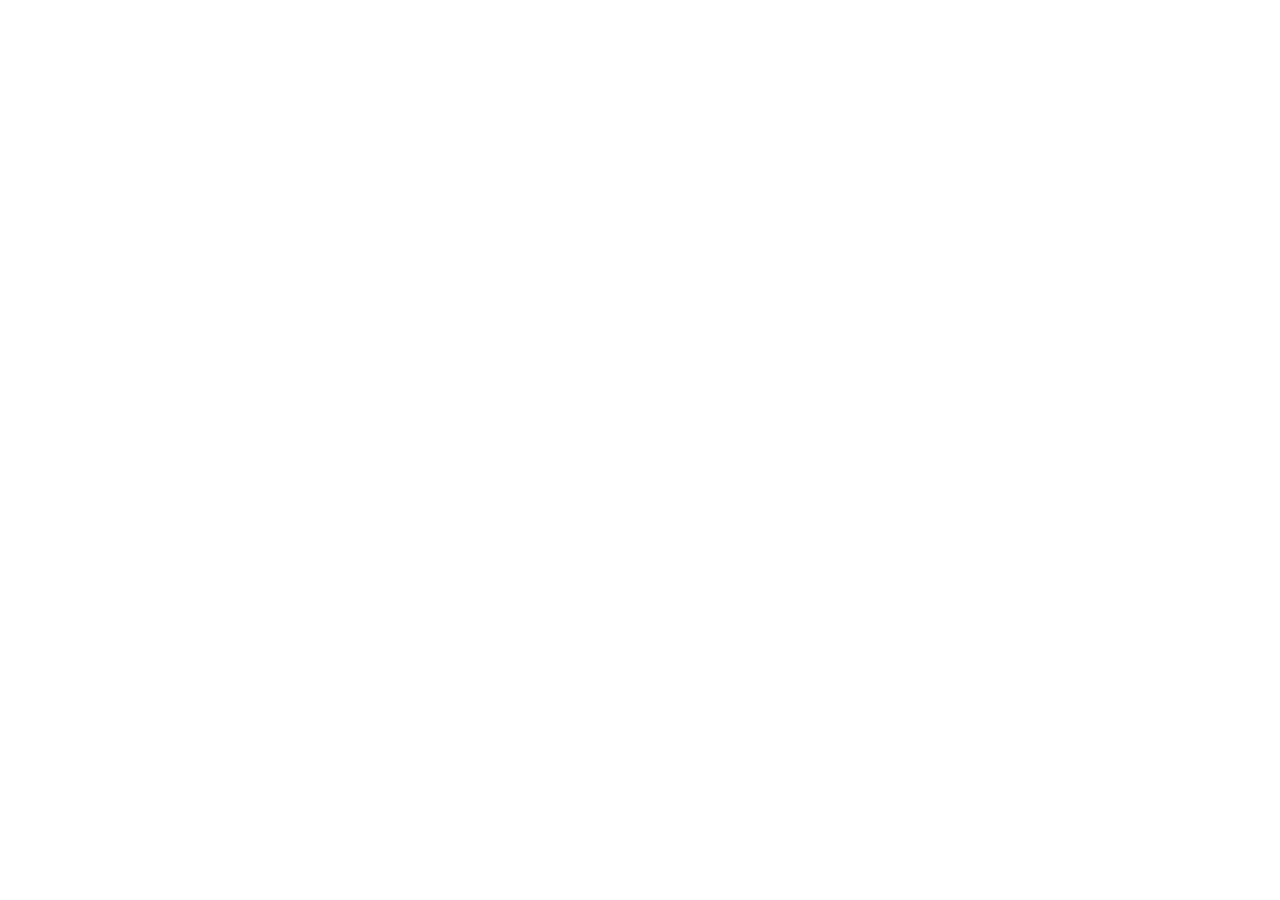
==== index.html @ 5a98ef6e "Add initial HTML and CSS files for Learning Journal" ====
<!doctype html>
<html lang="en">
  <head>
    <meta charset="UTF-8" />
    <meta name="viewport" content="width=device-width, initial-scale=1.0" />
    <link rel="stylesheet" href="css/style.css" />
    <title>My Learning Journal</title>
  </head>
  <body></body>
</html>
---- css/style.css ----
html, 
body {
    margin: 0;
    padding: 0;
}
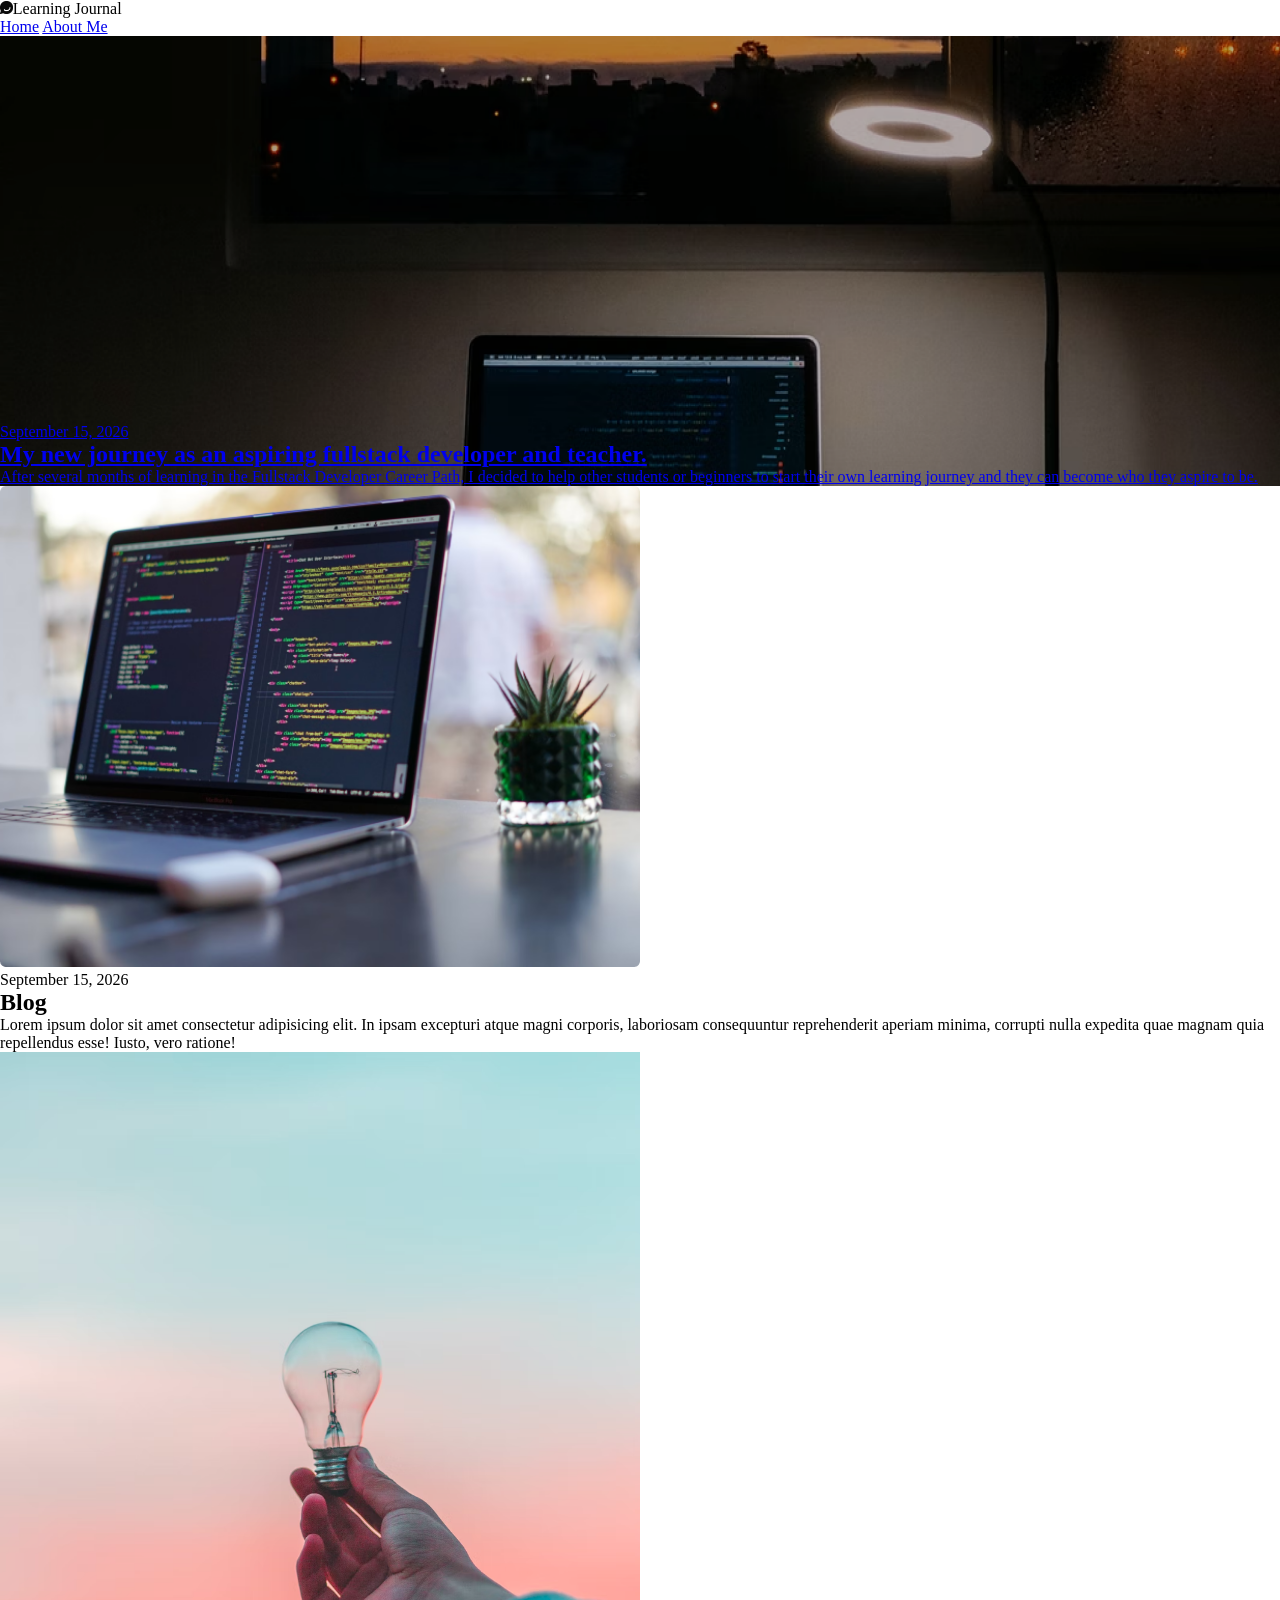
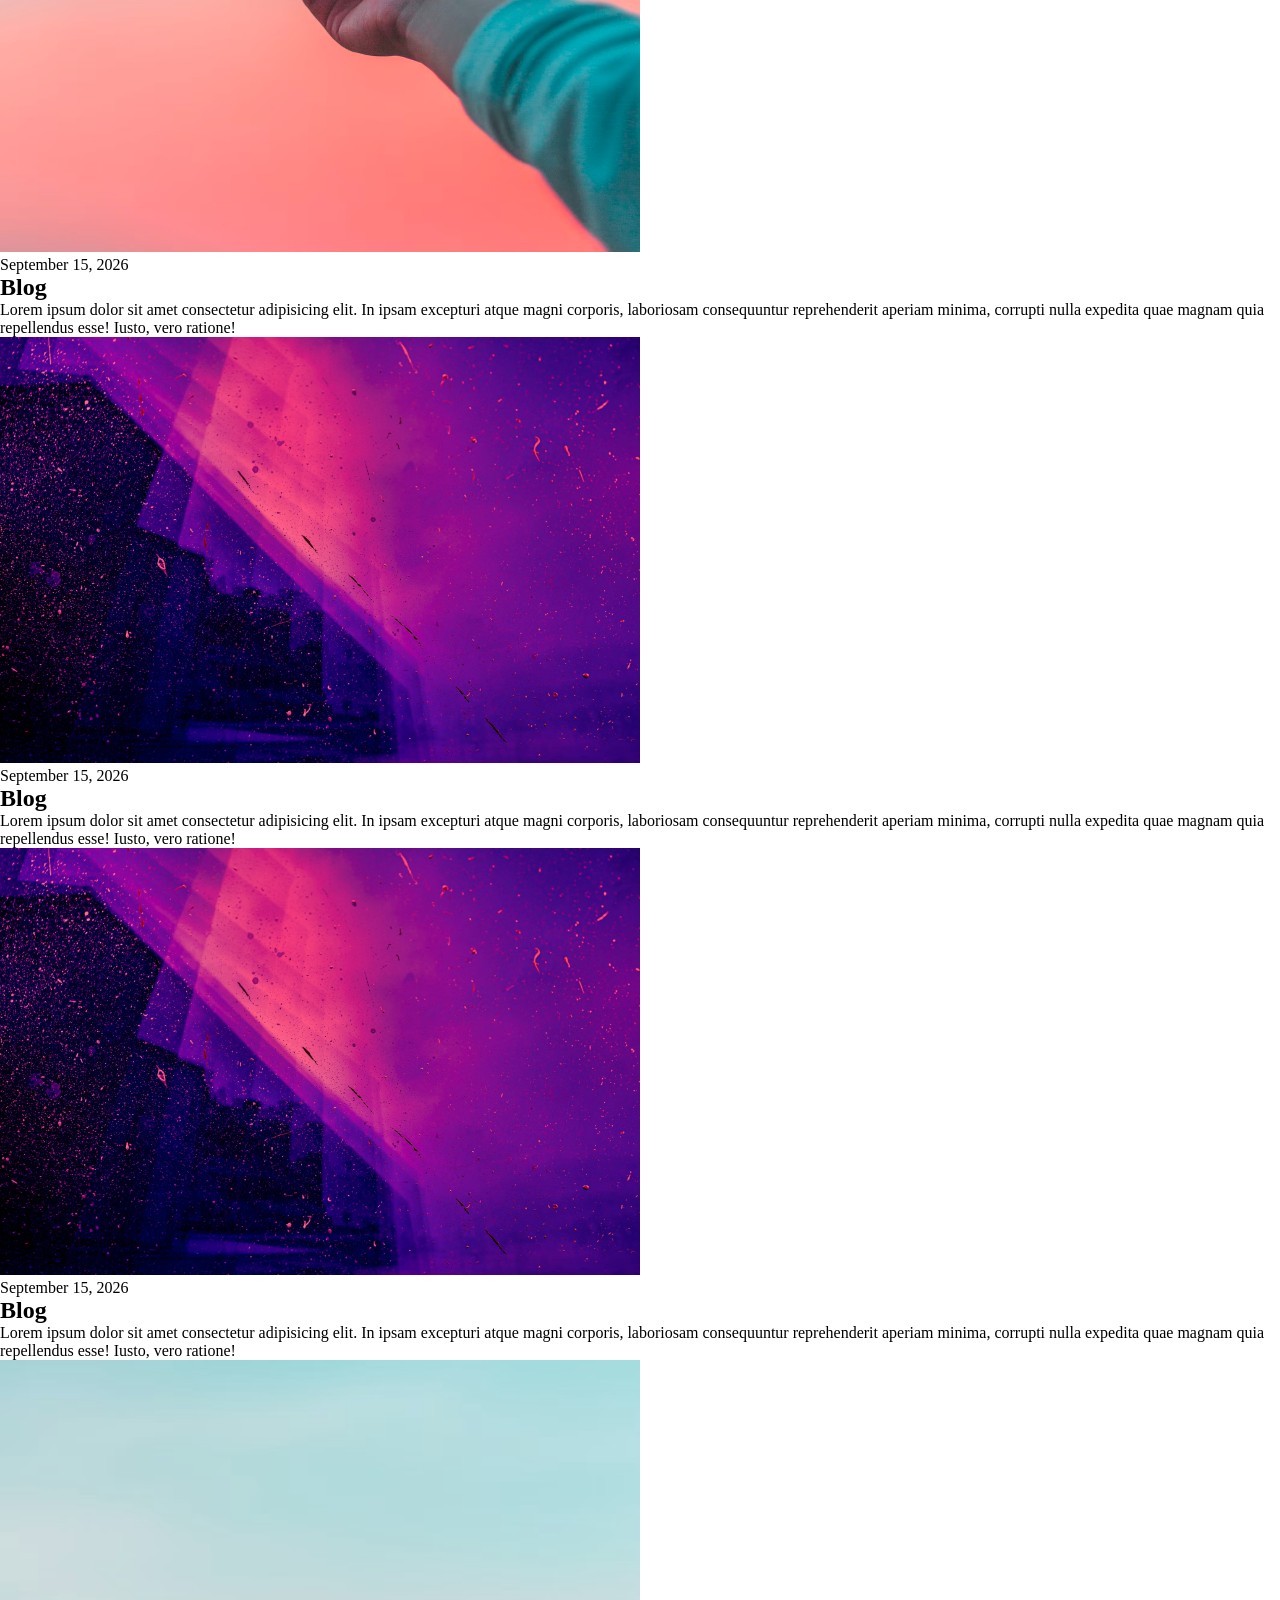
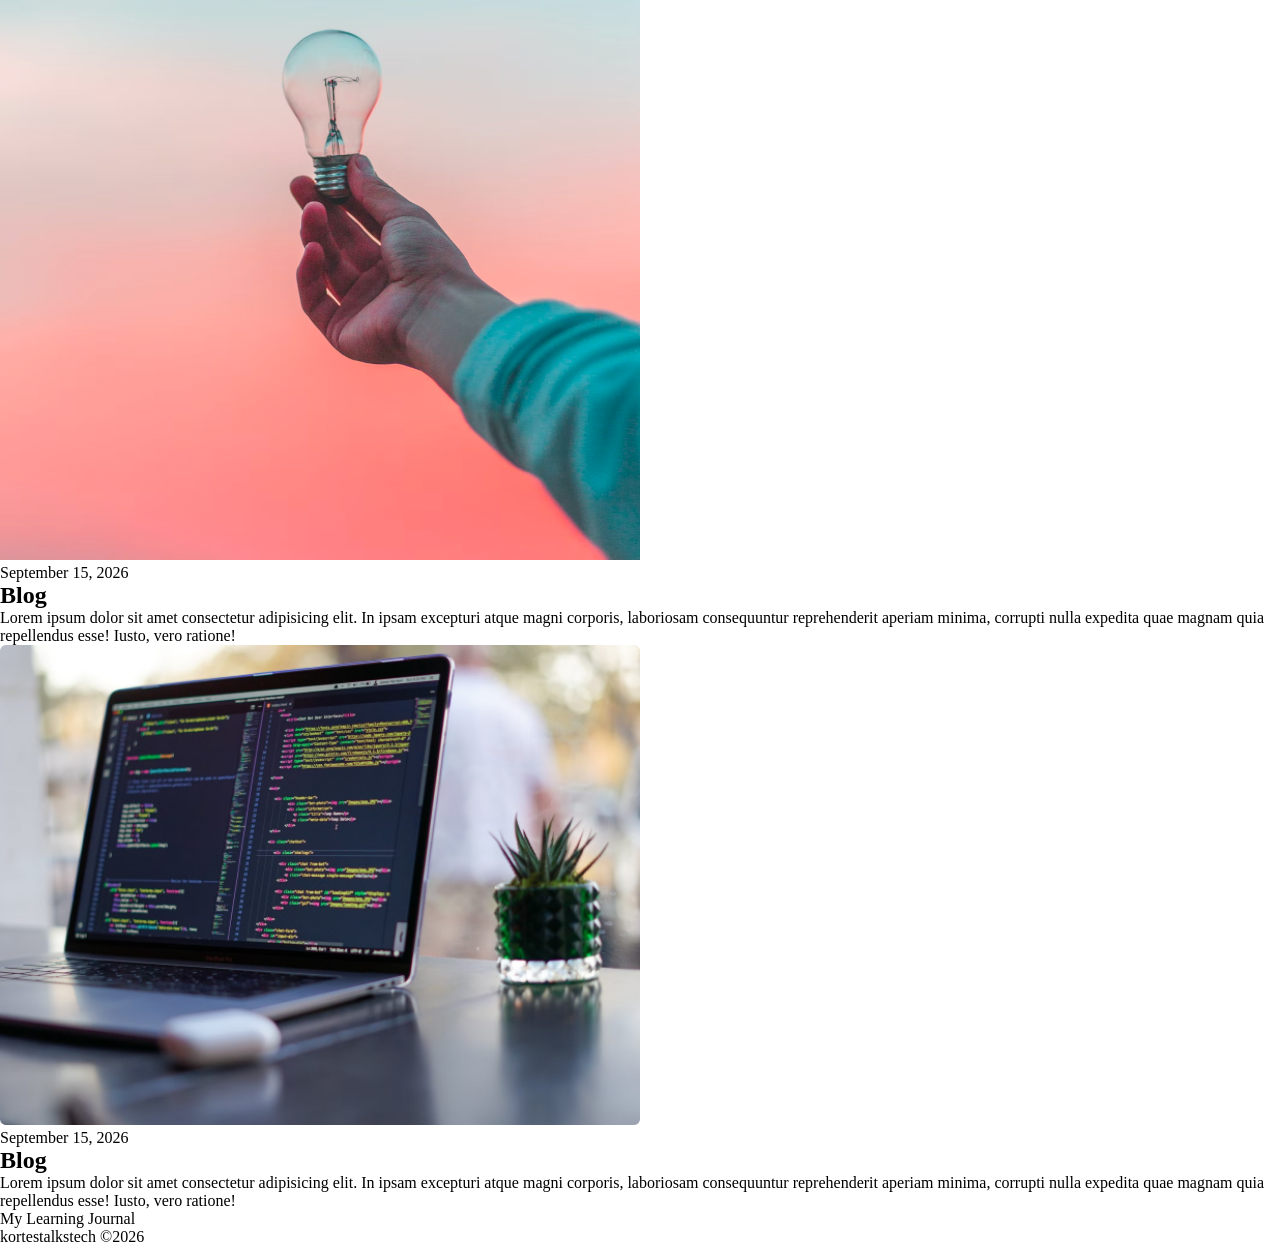
==== commit bc24344a: "Add structure and content to index.html for Learning Journal" ====
--- a/index.html
+++ b/index.html
@@ -6,5 +6,105 @@
     <link rel="stylesheet" href="css/style.css" />
     <title>My Learning Journal</title>
   </head>
-  <body></body>
+  <body>
+    <header>
+      <p class="heading">
+        <span><img src="/images/logo.png" alt="" /></span>Learning Journal
+      </p>
+      <nav>
+        <a class="heading" href="#home">Home</a>
+        <a class="heading" href="/about_me.html#about">About Me</a>
+      </nav>
+    </header>
+    <main>
+      <a href="/new_journey.html">
+        <section class="intro" id="home">
+          <p>September 15, 2026</p>
+          <h1>
+            My new journey as an aspiring fullstack developer and teacher.
+          </h1>
+          <p>
+            After several months of learning in the Fullstack Developer Career
+            Path, I decided to help other students or beginners to start their
+            own learning journey and they can become who they aspire to be.
+          </p>
+        </section>
+      </a>
+      <section class="posts">
+        <article>
+          <img src="/images/Laptop with code.png" alt="" />
+          <p>September 15, 2026</p>
+          <h2>Blog</h2>
+          <p>
+            Lorem ipsum dolor sit amet consectetur adipisicing elit. In ipsam
+            excepturi atque magni corporis, laboriosam consequuntur
+            reprehenderit aperiam minima, corrupti nulla expedita quae magnam
+            quia repellendus esse! Iusto, vero ratione!
+          </p>
+        </article>
+        <article>
+          <img src="/images/Lightbulb.png" alt="" />
+          <p>September 15, 2026</p>
+          <h2>Blog</h2>
+          <p>
+            Lorem ipsum dolor sit amet consectetur adipisicing elit. In ipsam
+            excepturi atque magni corporis, laboriosam consequuntur
+            reprehenderit aperiam minima, corrupti nulla expedita quae magnam
+            quia repellendus esse! Iusto, vero ratione!
+          </p>
+        </article>
+        <article>
+          <img src="/images/Paint slashed.png" alt="" />
+          <p>September 15, 2026</p>
+          <h2>Blog</h2>
+          <p>
+            Lorem ipsum dolor sit amet consectetur adipisicing elit. In ipsam
+            excepturi atque magni corporis, laboriosam consequuntur
+            reprehenderit aperiam minima, corrupti nulla expedita quae magnam
+            quia repellendus esse! Iusto, vero ratione!
+          </p>
+        </article>
+        <article>
+          <img src="/images/Paint slashed.png" alt="" />
+
+          <p>September 15, 2026</p>
+          <h2>Blog</h2>
+          <p>
+            Lorem ipsum dolor sit amet consectetur adipisicing elit. In ipsam
+            excepturi atque magni corporis, laboriosam consequuntur
+            reprehenderit aperiam minima, corrupti nulla expedita quae magnam
+            quia repellendus esse! Iusto, vero ratione!
+          </p>
+        </article>
+        <article>
+          <img src="/images/Lightbulb.png" alt="" />
+
+          <p>September 15, 2026</p>
+          <h2>Blog</h2>
+          <p>
+            Lorem ipsum dolor sit amet consectetur adipisicing elit. In ipsam
+            excepturi atque magni corporis, laboriosam consequuntur
+            reprehenderit aperiam minima, corrupti nulla expedita quae magnam
+            quia repellendus esse! Iusto, vero ratione!
+          </p>
+        </article>
+        <article>
+          <img src="/images/Laptop with code.png" alt="" />
+
+          <p>September 15, 2026</p>
+          <h2>Blog</h2>
+          <p>
+            Lorem ipsum dolor sit amet consectetur adipisicing elit. In ipsam
+            excepturi atque magni corporis, laboriosam consequuntur
+            reprehenderit aperiam minima, corrupti nulla expedita quae magnam
+            quia repellendus esse! Iusto, vero ratione!
+          </p>
+        </article>
+      </section>
+    </main>
+    <footer>
+      <p>My Learning Journal</p>
+      <p>kortestalkstech ©2026</p>
+    </footer>
+  </body>
 </html>
--- a/css/style.css
+++ b/css/style.css
@@ -1,5 +1,28 @@
-html, 
-body {
-    margin: 0;
-    padding: 0;
-}+/* Figma link:https://www.figma.com/design/hE5klIn1AEQ9XWZWmurs7y/Learning-Journal-Blog?node-id=0-1&t=kHc8b5mPC14kBKwV-0 */
+/* Learning Journal hints:https://different-marmoset-f7b.notion.site/Learning-Journal-cbe9e2728d6149e0b3efbb1f139be122 */
+
+*,
+*::after,
+*::before {
+  padding: 0;
+  margin: 0;
+  box-sizing: border-box;
+}
+
+img {
+  width: 50%;
+}
+
+header img {
+  width: 1%;
+}
+
+.intro {
+  background-image: url("/images/Laptop\ Sunset.png");
+  background-size: cover;
+  background-position: center;
+  height: 50vh;
+  display: flex;
+  flex-direction: column;
+  justify-content: flex-end;
+}
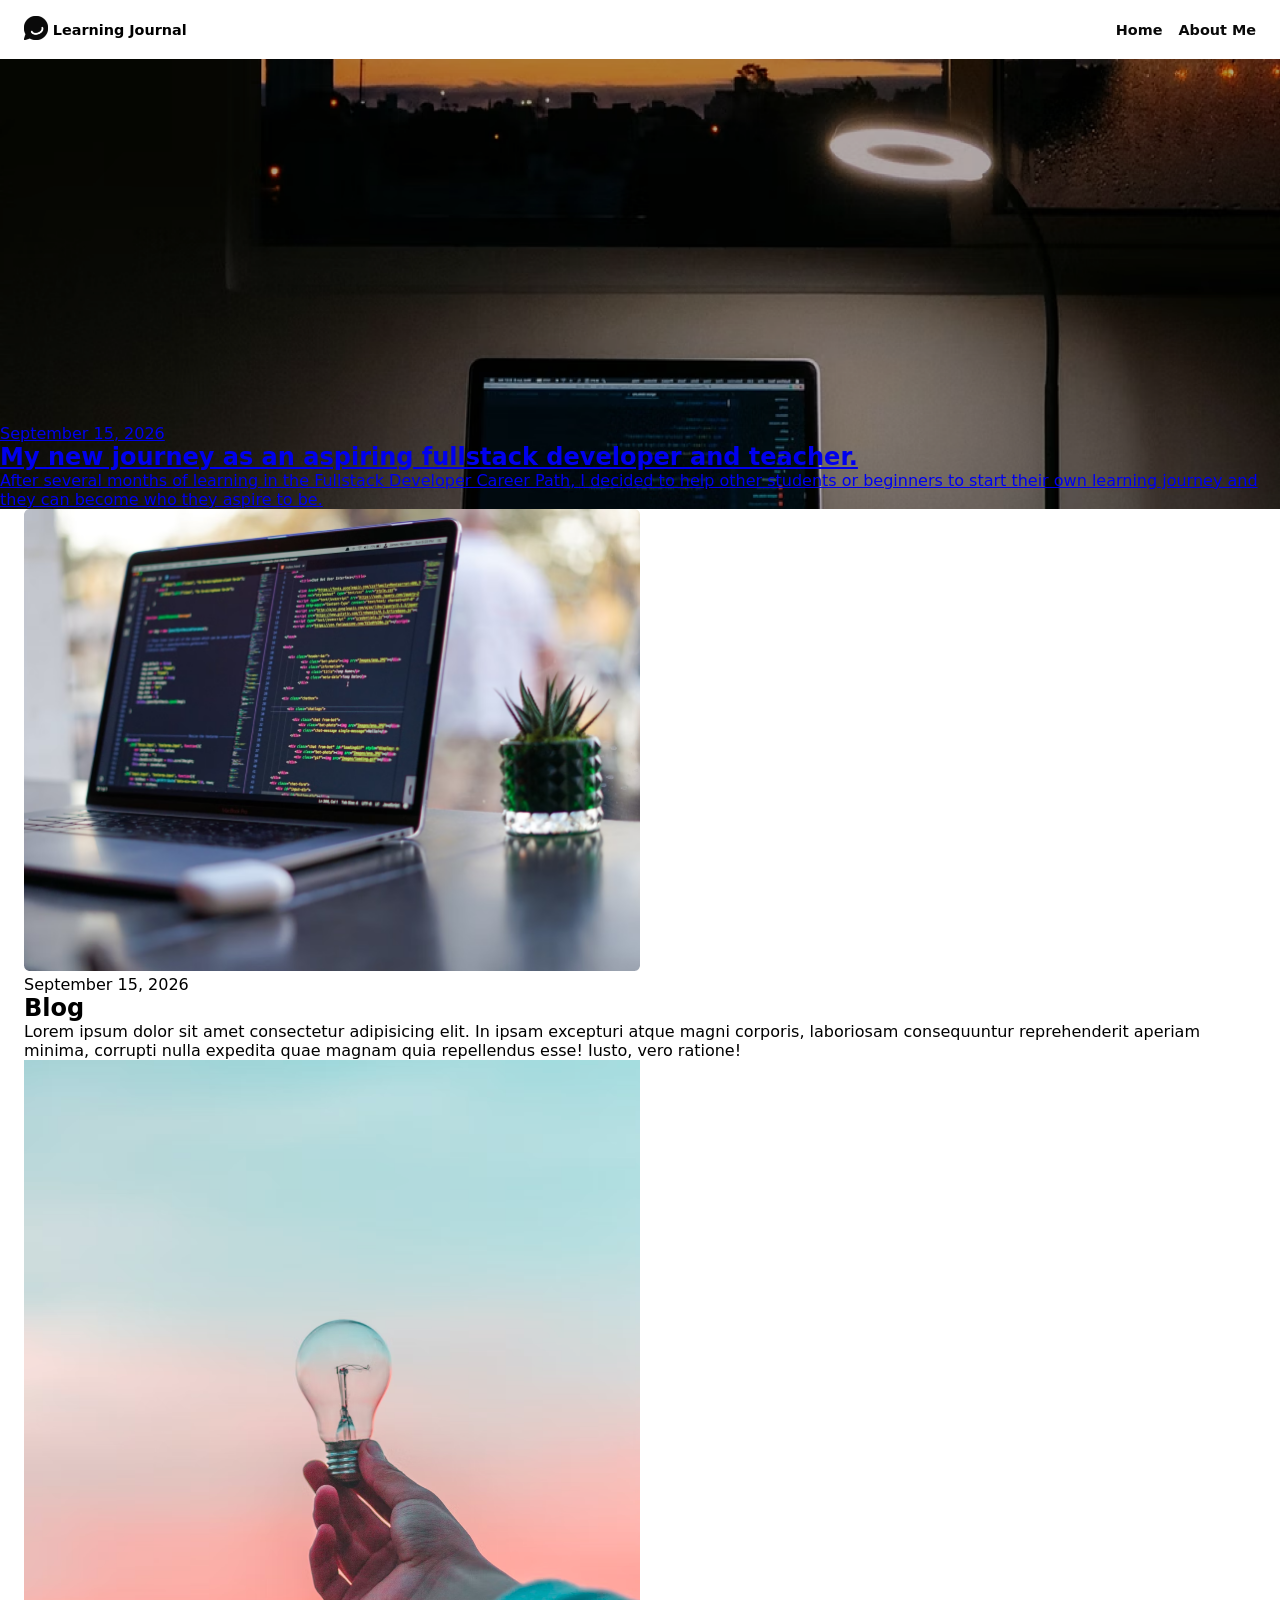
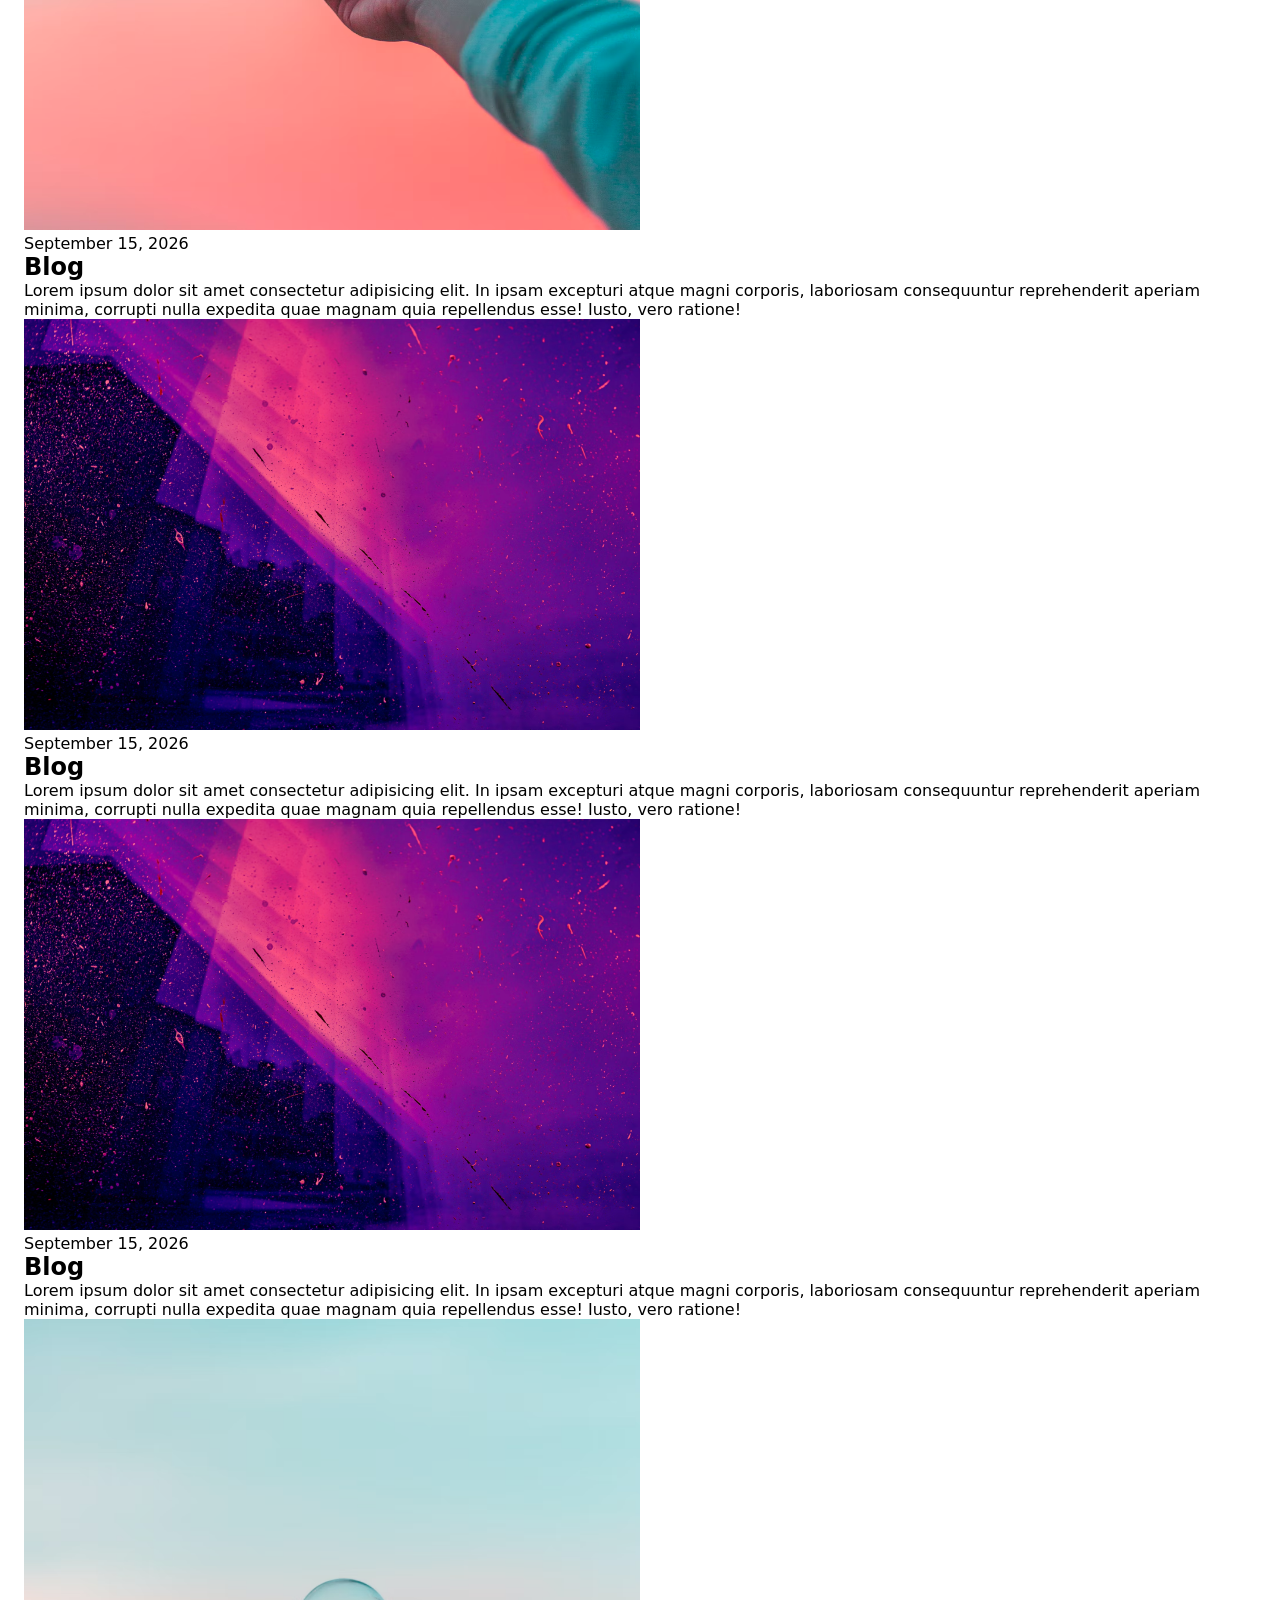
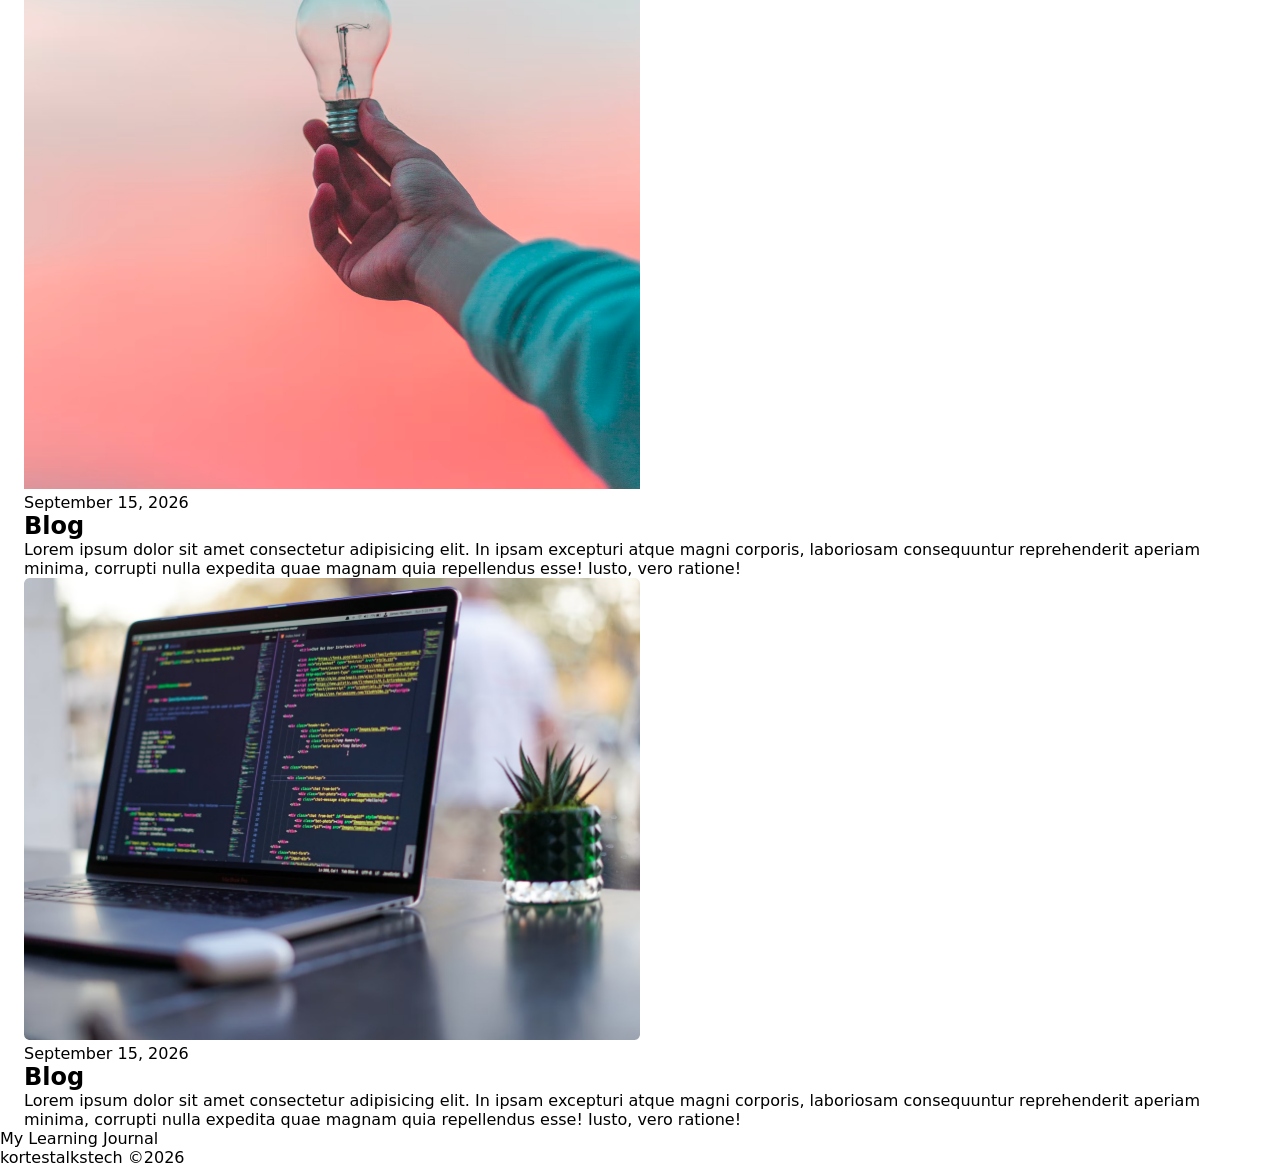
==== commit d4ea9d57: "Refactor navigation links and apply consistent padding to sections" ====
--- a/index.html
+++ b/index.html
@@ -30,7 +30,7 @@
           </p>
         </section>
       </a>
-      <section class="posts">
+      <section class="posts left_right-padding">
         <article>
           <img src="/images/Laptop with code.png" alt="" />
           <p>September 15, 2026</p>
--- a/css/style.css
+++ b/css/style.css
@@ -7,6 +7,24 @@
   padding: 0;
   margin: 0;
   box-sizing: border-box;
+  font-family:
+    system-ui,
+    -apple-system,
+    BlinkMacSystemFont,
+    "Segoe UI",
+    Roboto,
+    Oxygen,
+    Ubuntu,
+    Cantarell,
+    "Open Sans",
+    "Helvetica Neue",
+    sans-serif;
+}
+
+:root {
+  --heading-color: #0e0e0e;
+  --default-white: #ffffff;
+  --heading_nav-color: #090909;
 }
 
 img {
@@ -14,7 +32,7 @@
 }
 
 header img {
-  width: 1%;
+  width: 1.5rem;
 }
 
 .intro {
@@ -26,3 +44,39 @@
   flex-direction: column;
   justify-content: flex-end;
 }
+
+header {
+  display: flex;
+  justify-content: space-between;
+  align-items: center;
+  padding: 1em 1.5em;
+}
+
+header nav {
+  display: flex;
+  align-items: center;
+  justify-content: space-between;
+  gap: 1rem;
+}
+
+.left_right-padding {
+  padding: 0 1.5em 0 1.5em;
+}
+
+.heading {
+  display: flex;
+  align-items: center;
+  font-weight: 700;
+  gap: 0.3rem;
+  font-size: 0.9rem;
+}
+
+nav a {
+  font-weight: 600 !important;
+  text-decoration: none;
+  color: var(--heading_nav-color);
+}
+
+nav a:hover {
+  text-decoration: underline;
+}
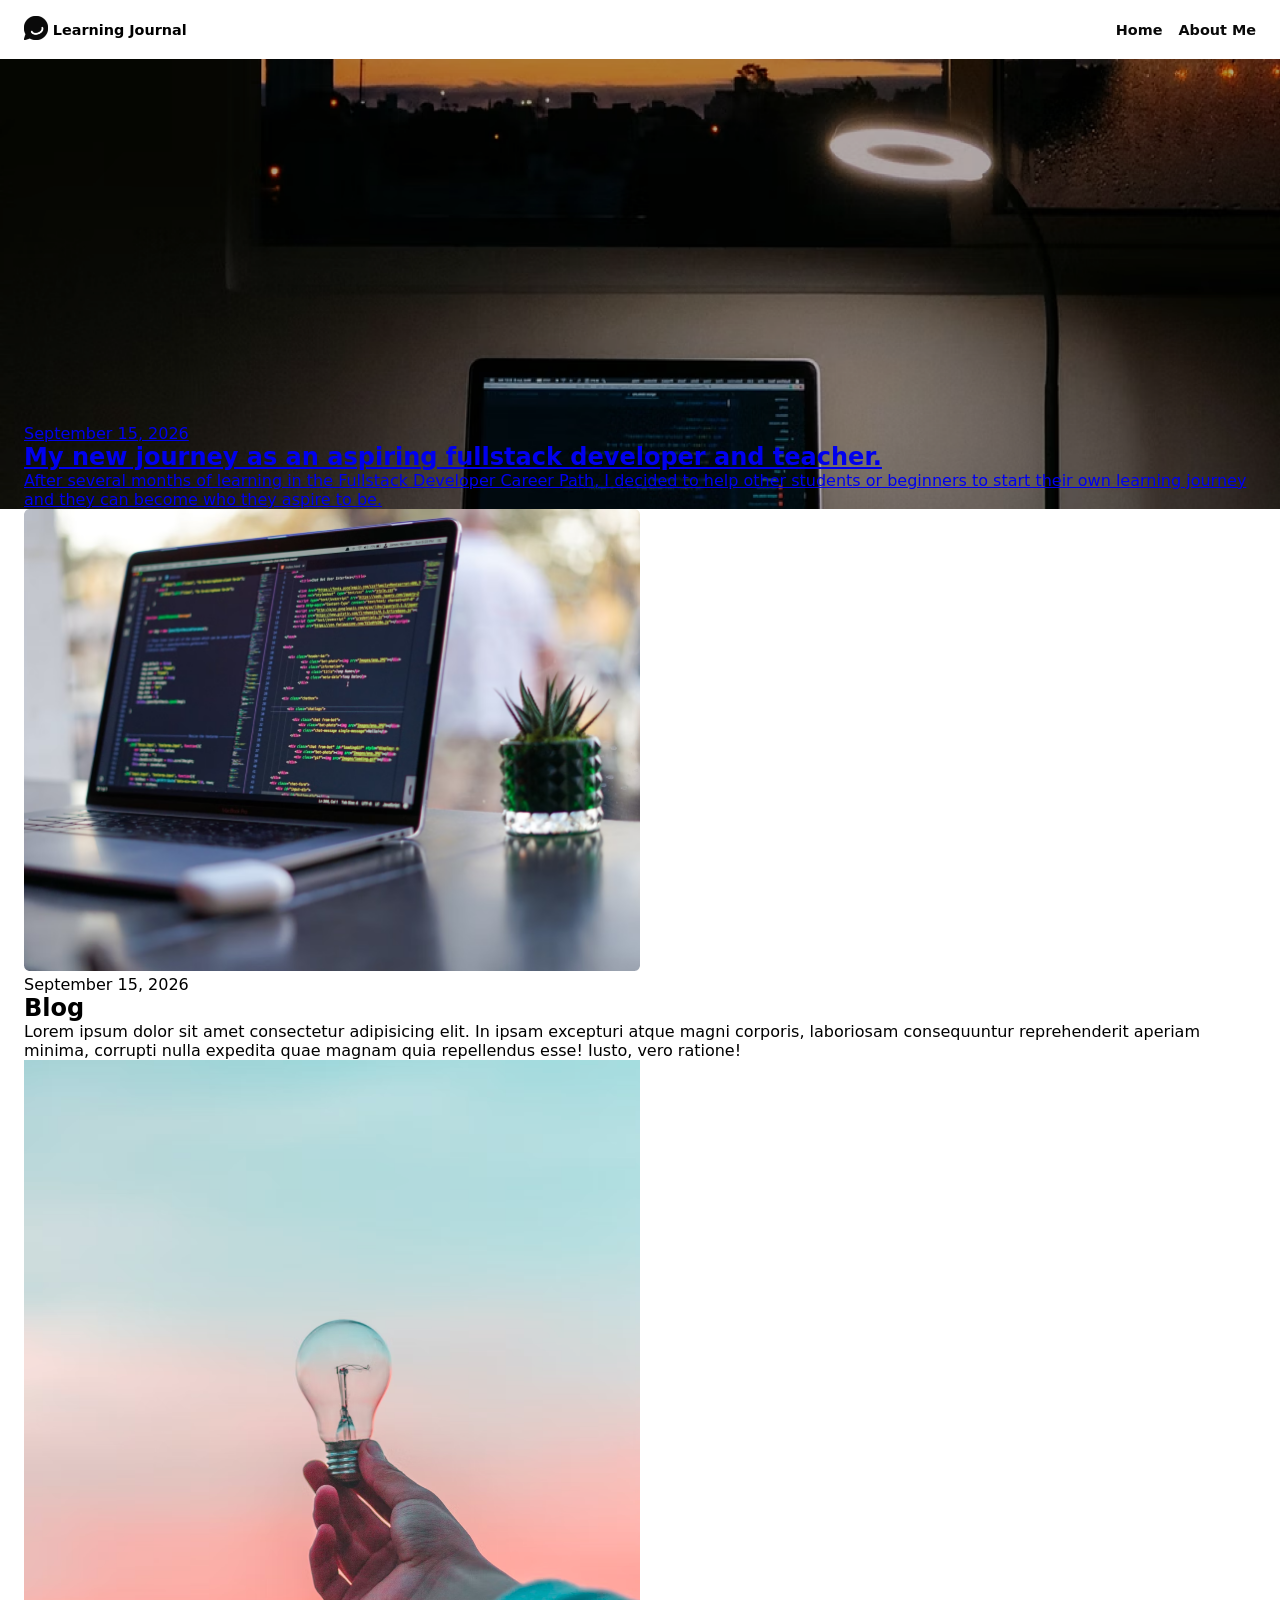
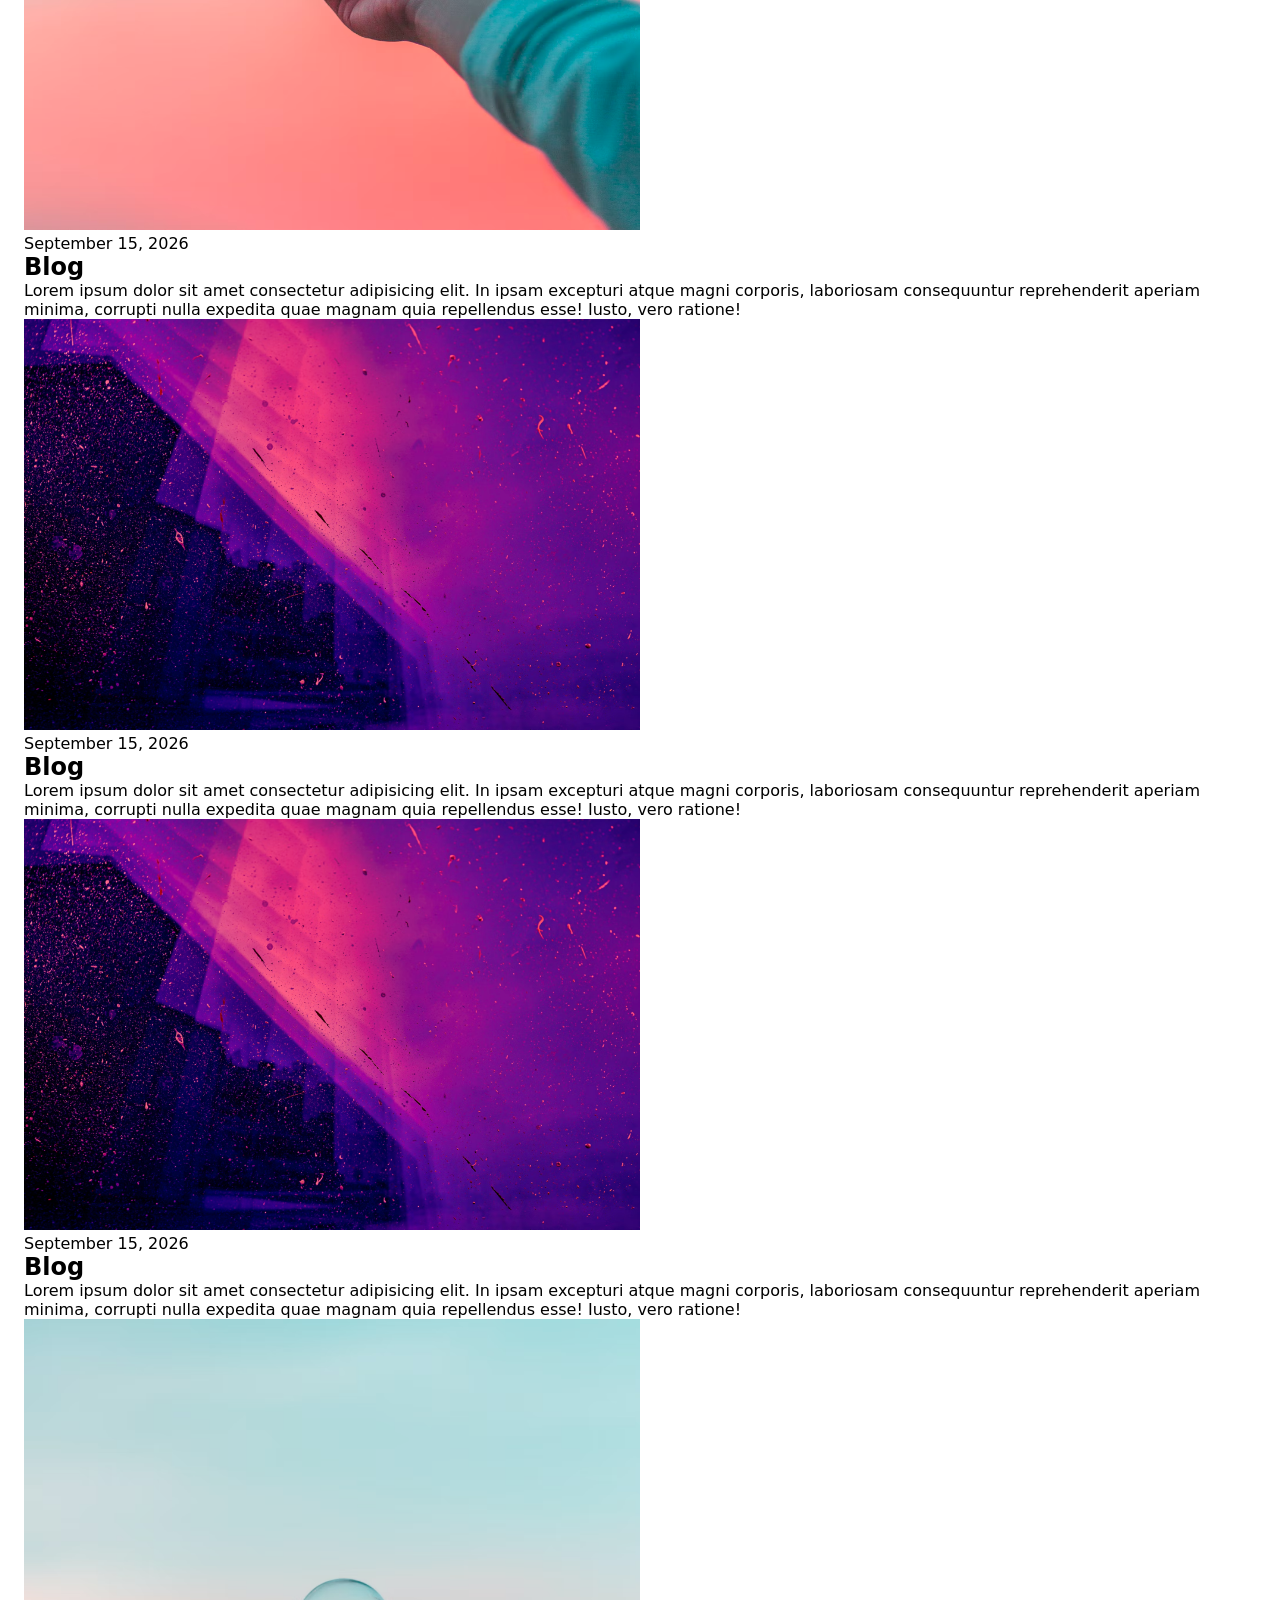
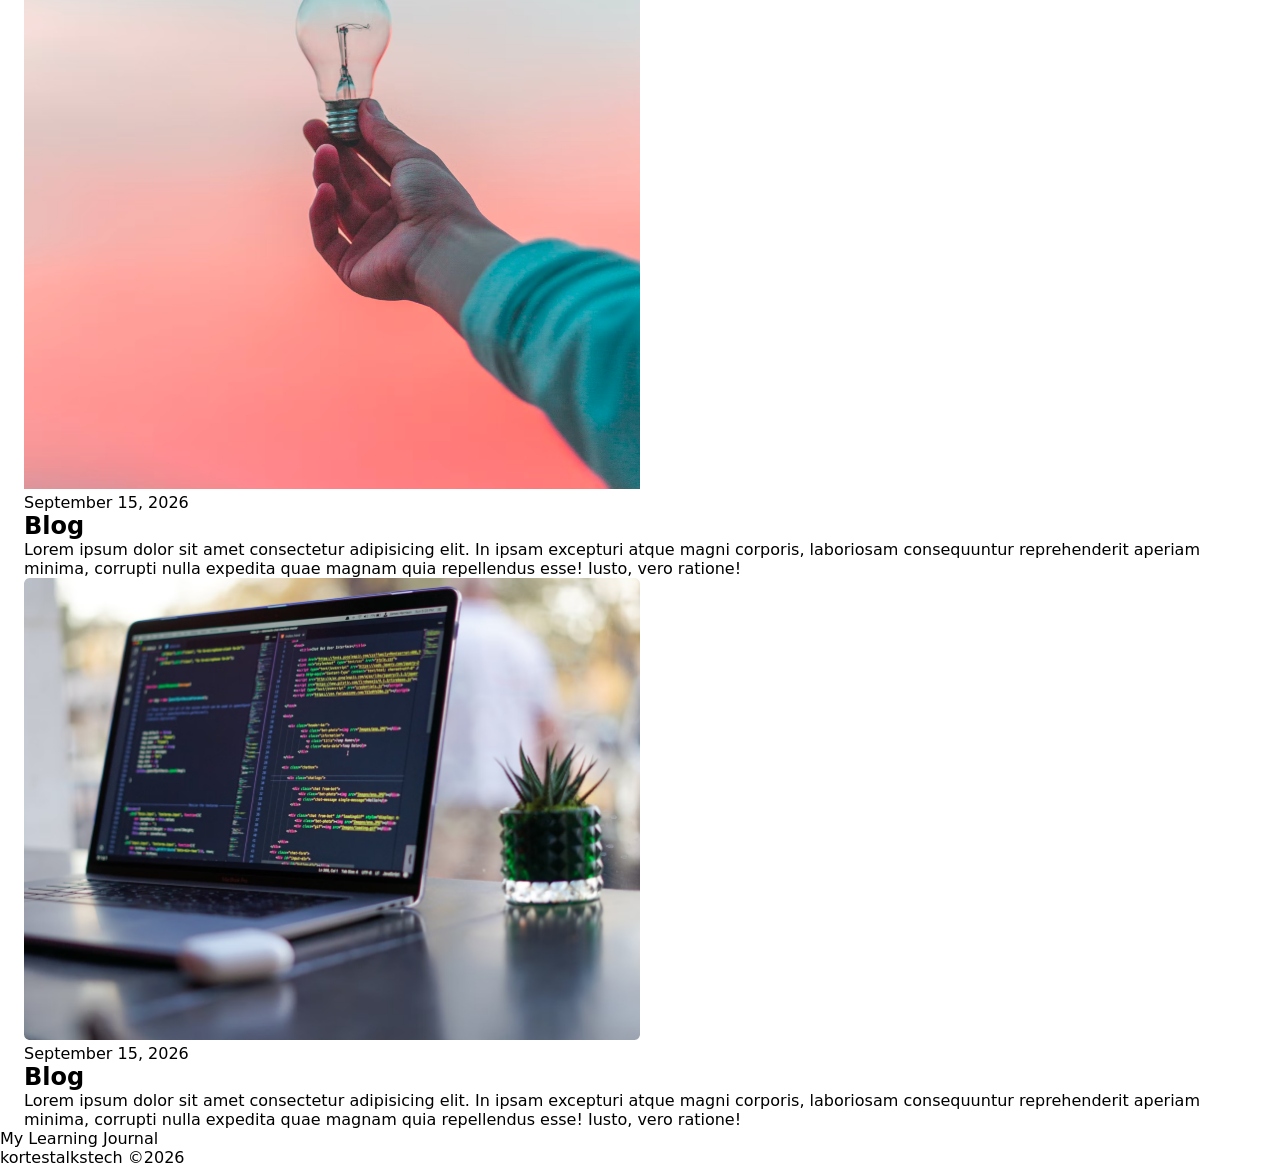
==== commit bdcdc97d: "Add left-right padding to the intro section for improved layout" ====
--- a/index.html
+++ b/index.html
@@ -18,7 +18,7 @@
     </header>
     <main>
       <a href="/new_journey.html">
-        <section class="intro" id="home">
+        <section class="intro left_right-padding" id="home">
           <p>September 15, 2026</p>
           <h1>
             My new journey as an aspiring fullstack developer and teacher.
--- a/css/style.css
+++ b/css/style.css
@@ -31,20 +31,9 @@
   width: 50%;
 }
 
-header img {
-  width: 1.5rem;
-}
+/*** Mobile ***/
 
-.intro {
-  background-image: url("/images/Laptop\ Sunset.png");
-  background-size: cover;
-  background-position: center;
-  height: 50vh;
-  display: flex;
-  flex-direction: column;
-  justify-content: flex-end;
-}
-
+/** Header **/
 header {
   display: flex;
   justify-content: space-between;
@@ -59,16 +48,16 @@
   gap: 1rem;
 }
 
-.left_right-padding {
-  padding: 0 1.5em 0 1.5em;
-}
-
 .heading {
   display: flex;
   align-items: center;
   font-weight: 700;
   gap: 0.3rem;
   font-size: 0.9rem;
+}
+
+.heading img {
+  width: 1.5rem;
 }
 
 nav a {
@@ -80,3 +69,19 @@
 nav a:hover {
   text-decoration: underline;
 }
+
+/* Utility Class */
+.left_right-padding {
+  padding: 0 1.5em 0 1.5em;
+}
+
+/** Main **/
+.intro {
+  background-image: url("/images/Laptop\ Sunset.png");
+  background-size: cover;
+  background-position: center;
+  height: 50vh;
+  display: flex;
+  flex-direction: column;
+  justify-content: flex-end;
+}
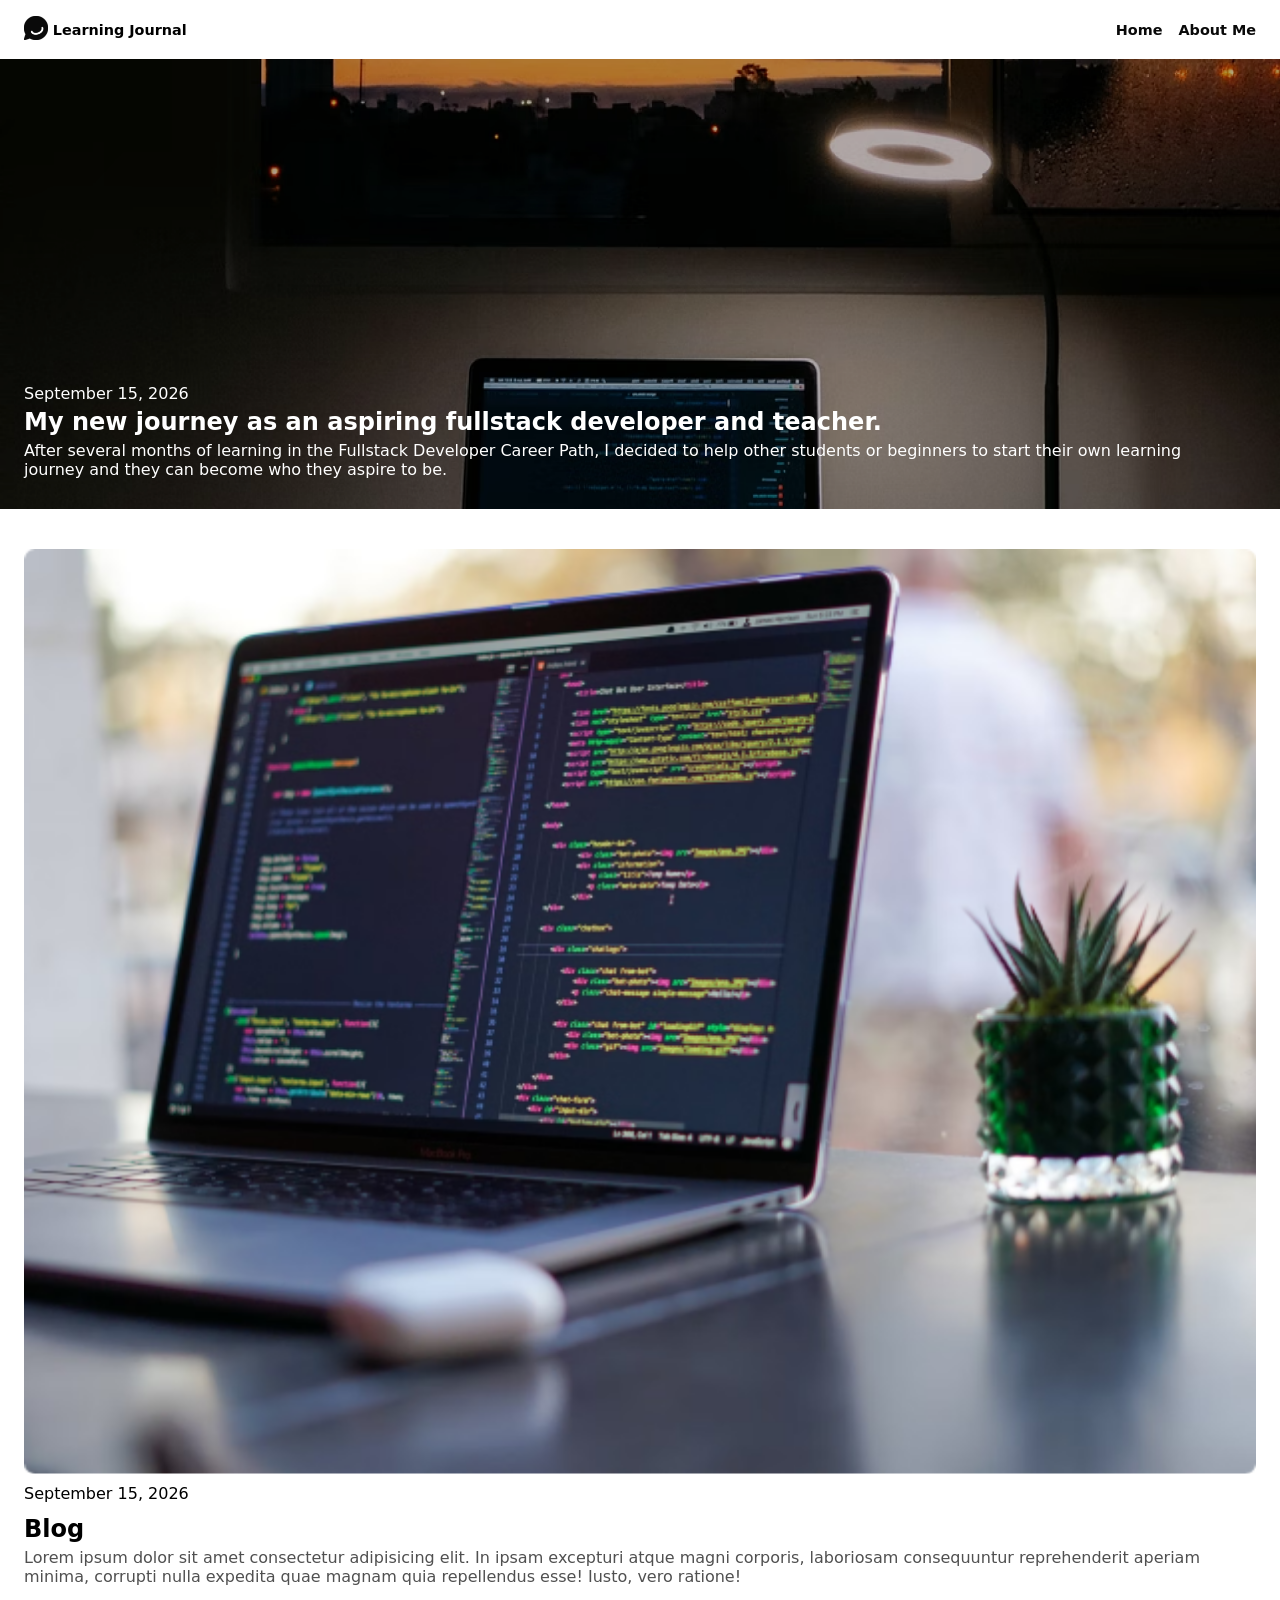
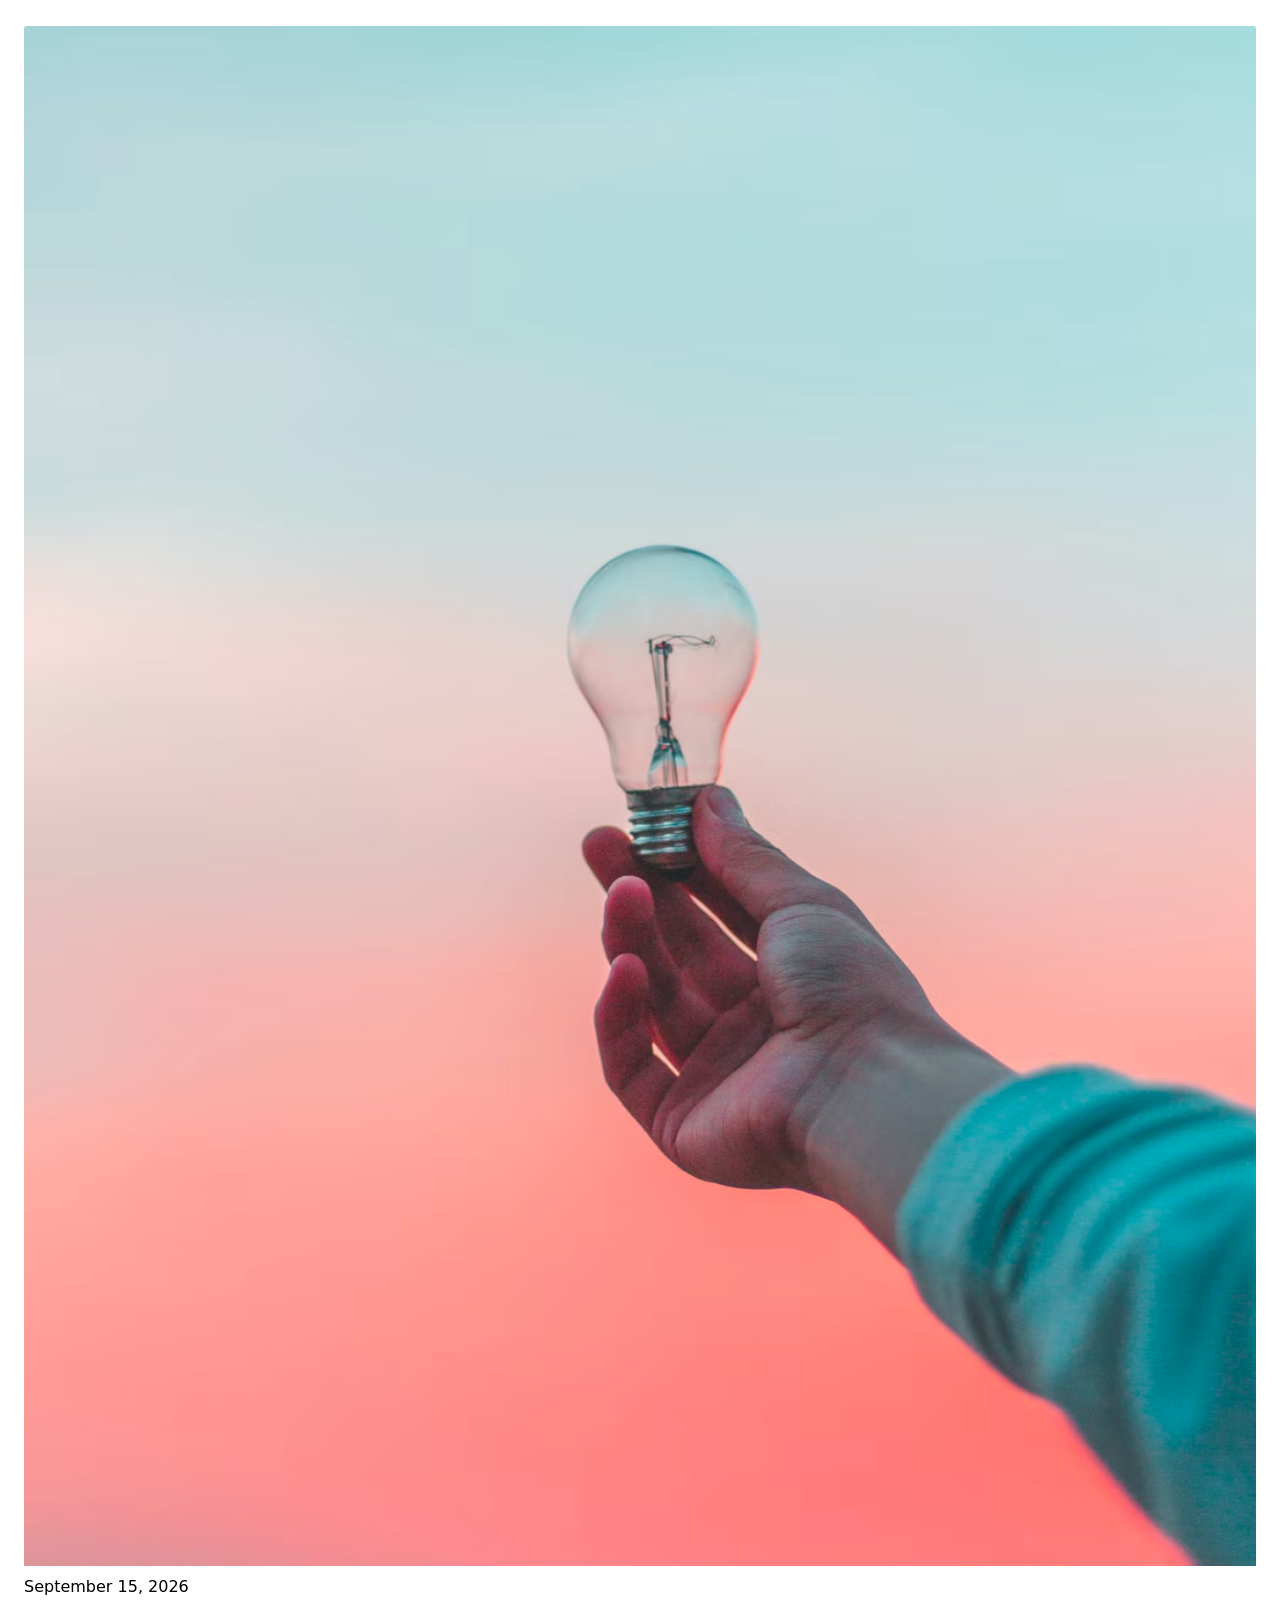
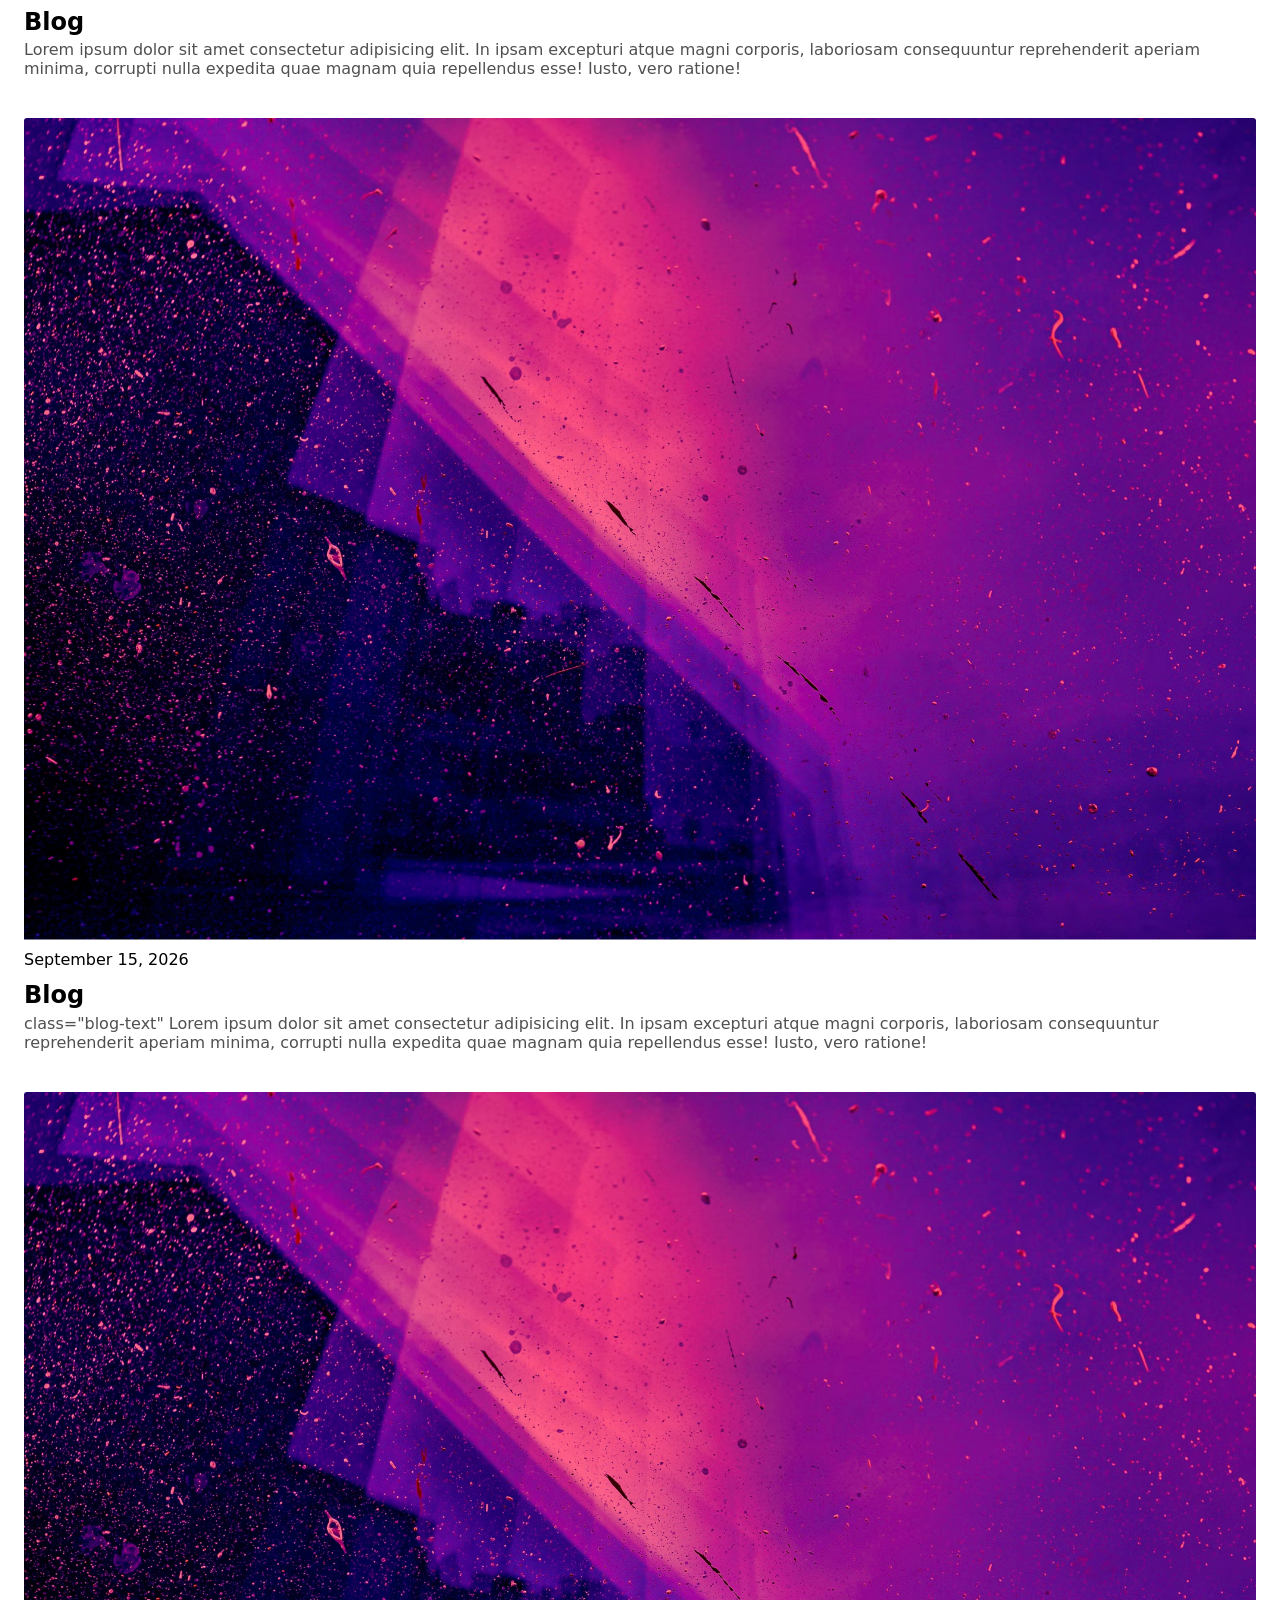
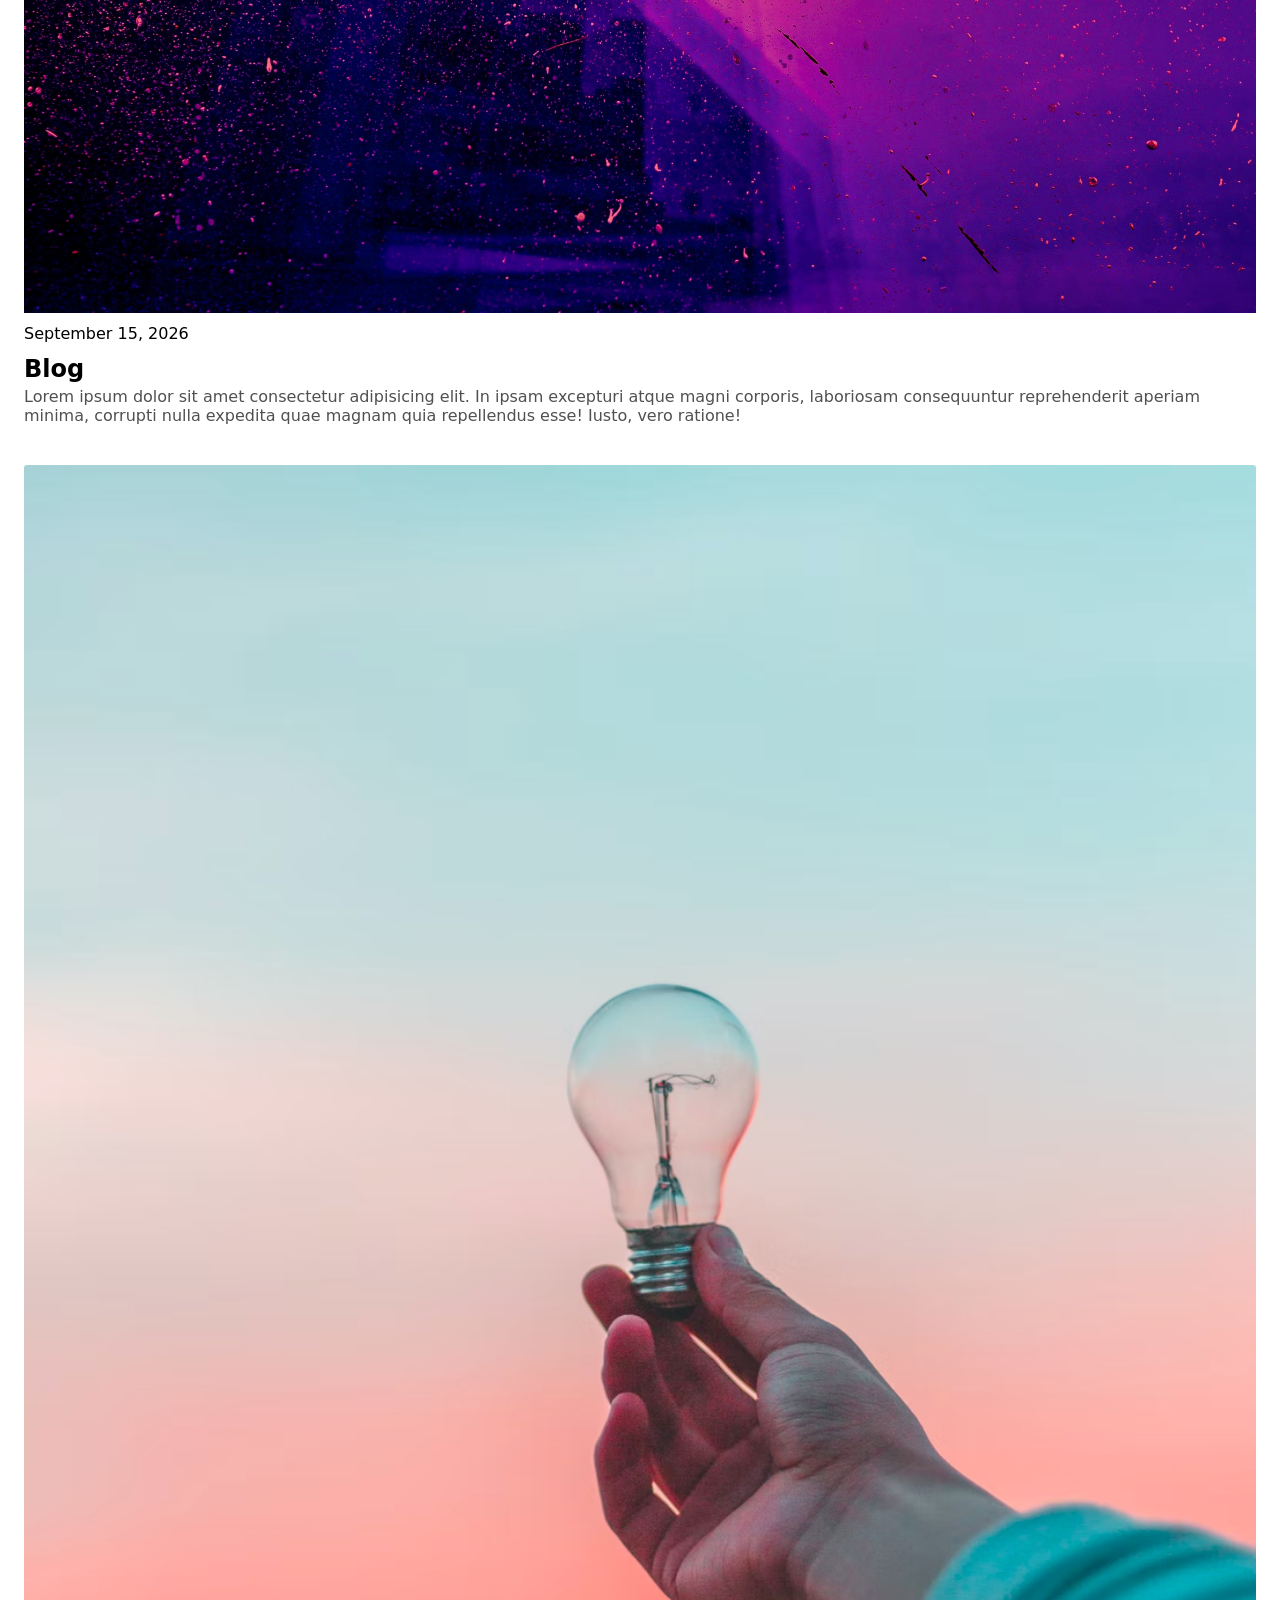
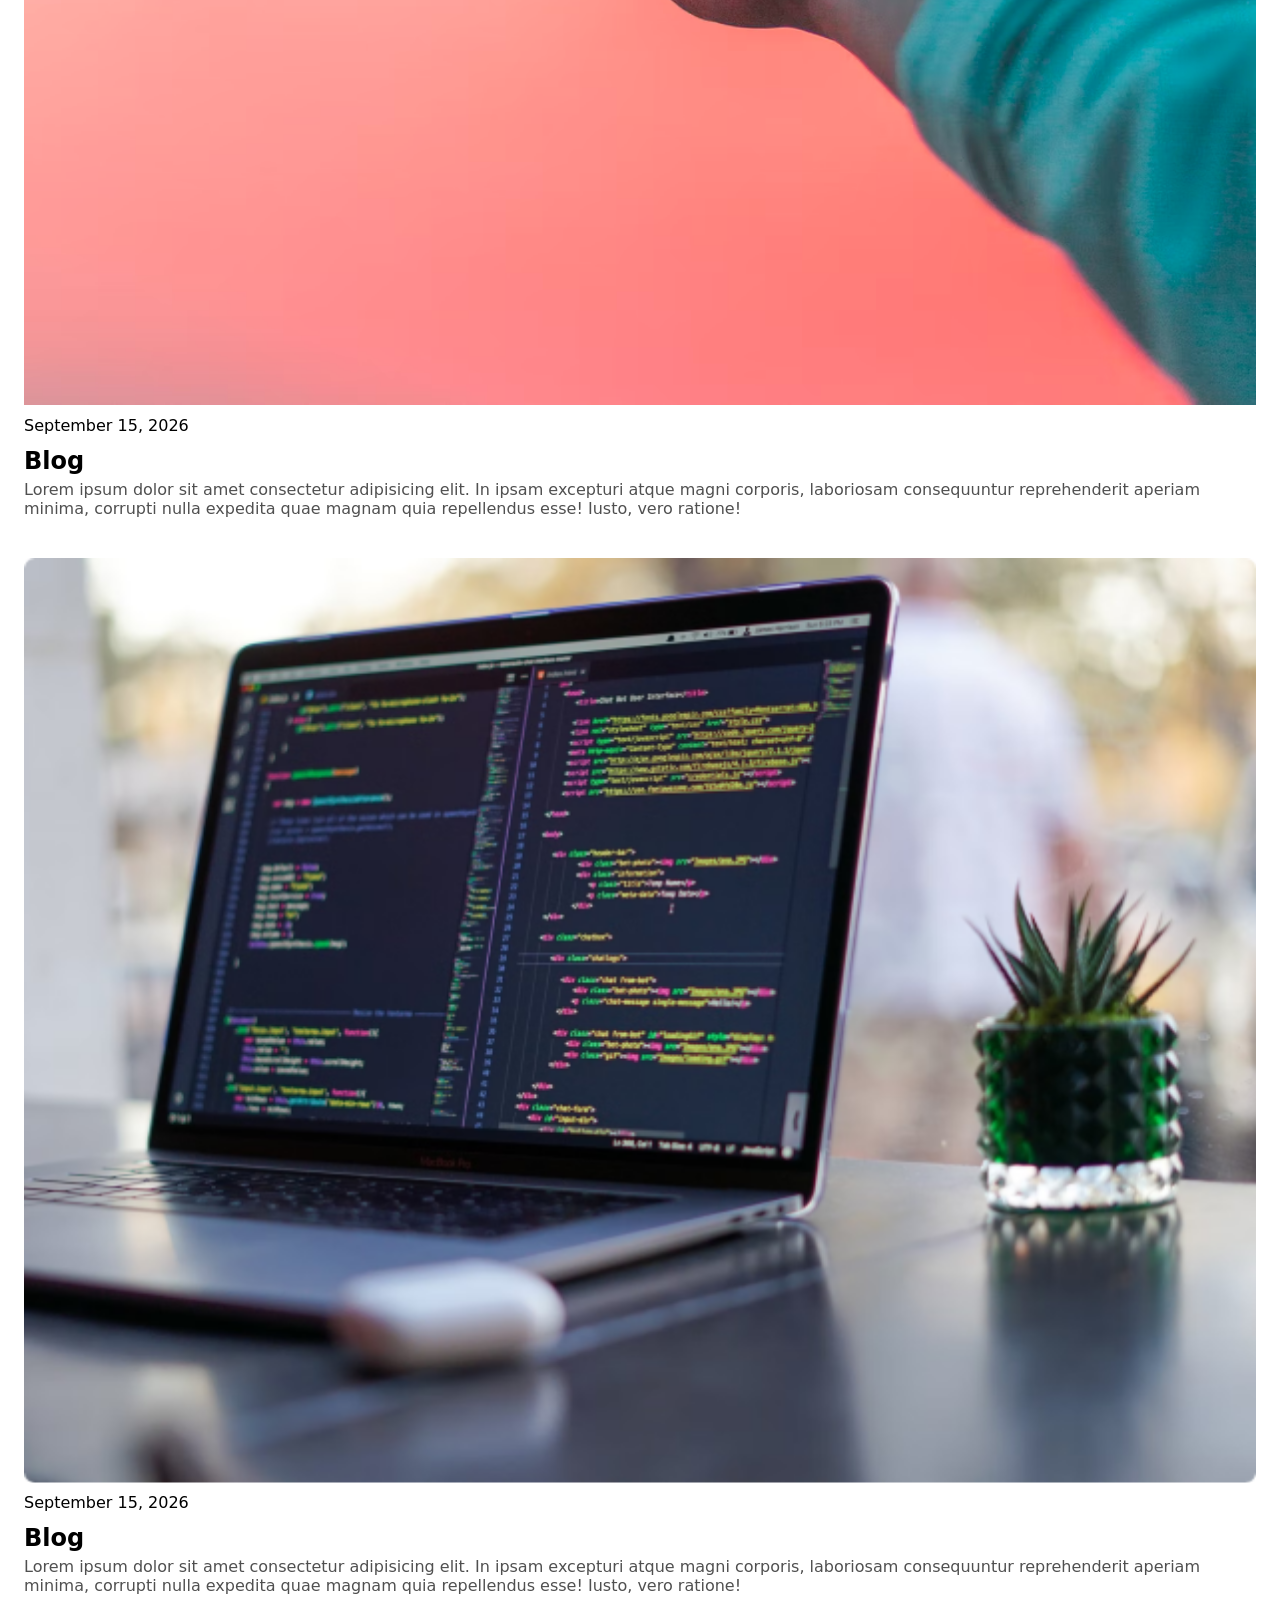
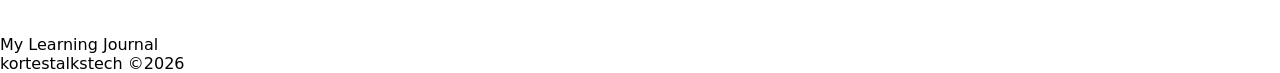
==== commit 9413333d: "Add blog text class for consistent styling across posts" ====
--- a/index.html
+++ b/index.html
@@ -35,7 +35,7 @@
           <img src="/images/Laptop with code.png" alt="" />
           <p>September 15, 2026</p>
           <h2>Blog</h2>
-          <p>
+          <p class="blog-text">
             Lorem ipsum dolor sit amet consectetur adipisicing elit. In ipsam
             excepturi atque magni corporis, laboriosam consequuntur
             reprehenderit aperiam minima, corrupti nulla expedita quae magnam
@@ -46,7 +46,7 @@
           <img src="/images/Lightbulb.png" alt="" />
           <p>September 15, 2026</p>
           <h2>Blog</h2>
-          <p>
+          <p class="blog-text">
             Lorem ipsum dolor sit amet consectetur adipisicing elit. In ipsam
             excepturi atque magni corporis, laboriosam consequuntur
             reprehenderit aperiam minima, corrupti nulla expedita quae magnam
@@ -57,11 +57,11 @@
           <img src="/images/Paint slashed.png" alt="" />
           <p>September 15, 2026</p>
           <h2>Blog</h2>
-          <p>
-            Lorem ipsum dolor sit amet consectetur adipisicing elit. In ipsam
-            excepturi atque magni corporis, laboriosam consequuntur
-            reprehenderit aperiam minima, corrupti nulla expedita quae magnam
-            quia repellendus esse! Iusto, vero ratione!
+          <p class="blog-text">
+            class="blog-text" Lorem ipsum dolor sit amet consectetur adipisicing
+            elit. In ipsam excepturi atque magni corporis, laboriosam
+            consequuntur reprehenderit aperiam minima, corrupti nulla expedita
+            quae magnam quia repellendus esse! Iusto, vero ratione!
           </p>
         </article>
         <article>
@@ -69,7 +69,7 @@
 
           <p>September 15, 2026</p>
           <h2>Blog</h2>
-          <p>
+          <p class="blog-text">
             Lorem ipsum dolor sit amet consectetur adipisicing elit. In ipsam
             excepturi atque magni corporis, laboriosam consequuntur
             reprehenderit aperiam minima, corrupti nulla expedita quae magnam
@@ -81,7 +81,7 @@
 
           <p>September 15, 2026</p>
           <h2>Blog</h2>
-          <p>
+          <p class="blog-text">
             Lorem ipsum dolor sit amet consectetur adipisicing elit. In ipsam
             excepturi atque magni corporis, laboriosam consequuntur
             reprehenderit aperiam minima, corrupti nulla expedita quae magnam
@@ -93,7 +93,7 @@
 
           <p>September 15, 2026</p>
           <h2>Blog</h2>
-          <p>
+          <p class="blog-text">
             Lorem ipsum dolor sit amet consectetur adipisicing elit. In ipsam
             excepturi atque magni corporis, laboriosam consequuntur
             reprehenderit aperiam minima, corrupti nulla expedita quae magnam
--- a/css/style.css
+++ b/css/style.css
@@ -25,10 +25,15 @@
   --heading-color: #0e0e0e;
   --default-white: #ffffff;
   --heading_nav-color: #090909;
+  --blog-text: #505050;
+}
+/* Utility Class */
+.left_right-padding {
+  padding: 0 1.5em 0 1.5em;
 }
 
-img {
-  width: 50%;
+.blog-text {
+  color: var(--blog-text);
 }
 
 /*** Mobile ***/
@@ -70,12 +75,12 @@
   text-decoration: underline;
 }
 
-/* Utility Class */
-.left_right-padding {
-  padding: 0 1.5em 0 1.5em;
+/** Main **/
+main > a {
+  text-decoration: none;
+  color: var(--default-white);
 }
 
-/** Main **/
 .intro {
   background-image: url("/images/Laptop\ Sunset.png");
   background-size: cover;
@@ -84,4 +89,34 @@
   display: flex;
   flex-direction: column;
   justify-content: flex-end;
+  padding-bottom: 1.9em;
+  padding-right: 2.8em;
 }
+
+.intro > h1 {
+  padding: 0.2em 0 0.2em 0;
+}
+
+main > a:hover {
+  text-decoration: underline;
+}
+
+/* Posts */
+.posts {
+  display: grid;
+  gap: 2.5em;
+  padding-top: 2.5em;
+  padding-bottom: 2.5em;
+}
+
+article > img {
+  width: 100%;
+  border-radius: 3px;
+  padding-bottom: 0.4em;
+}
+article > h2 {
+  padding-top: 0.5em;
+  padding-bottom: 0.2em;
+}
+
+/** Footer **/
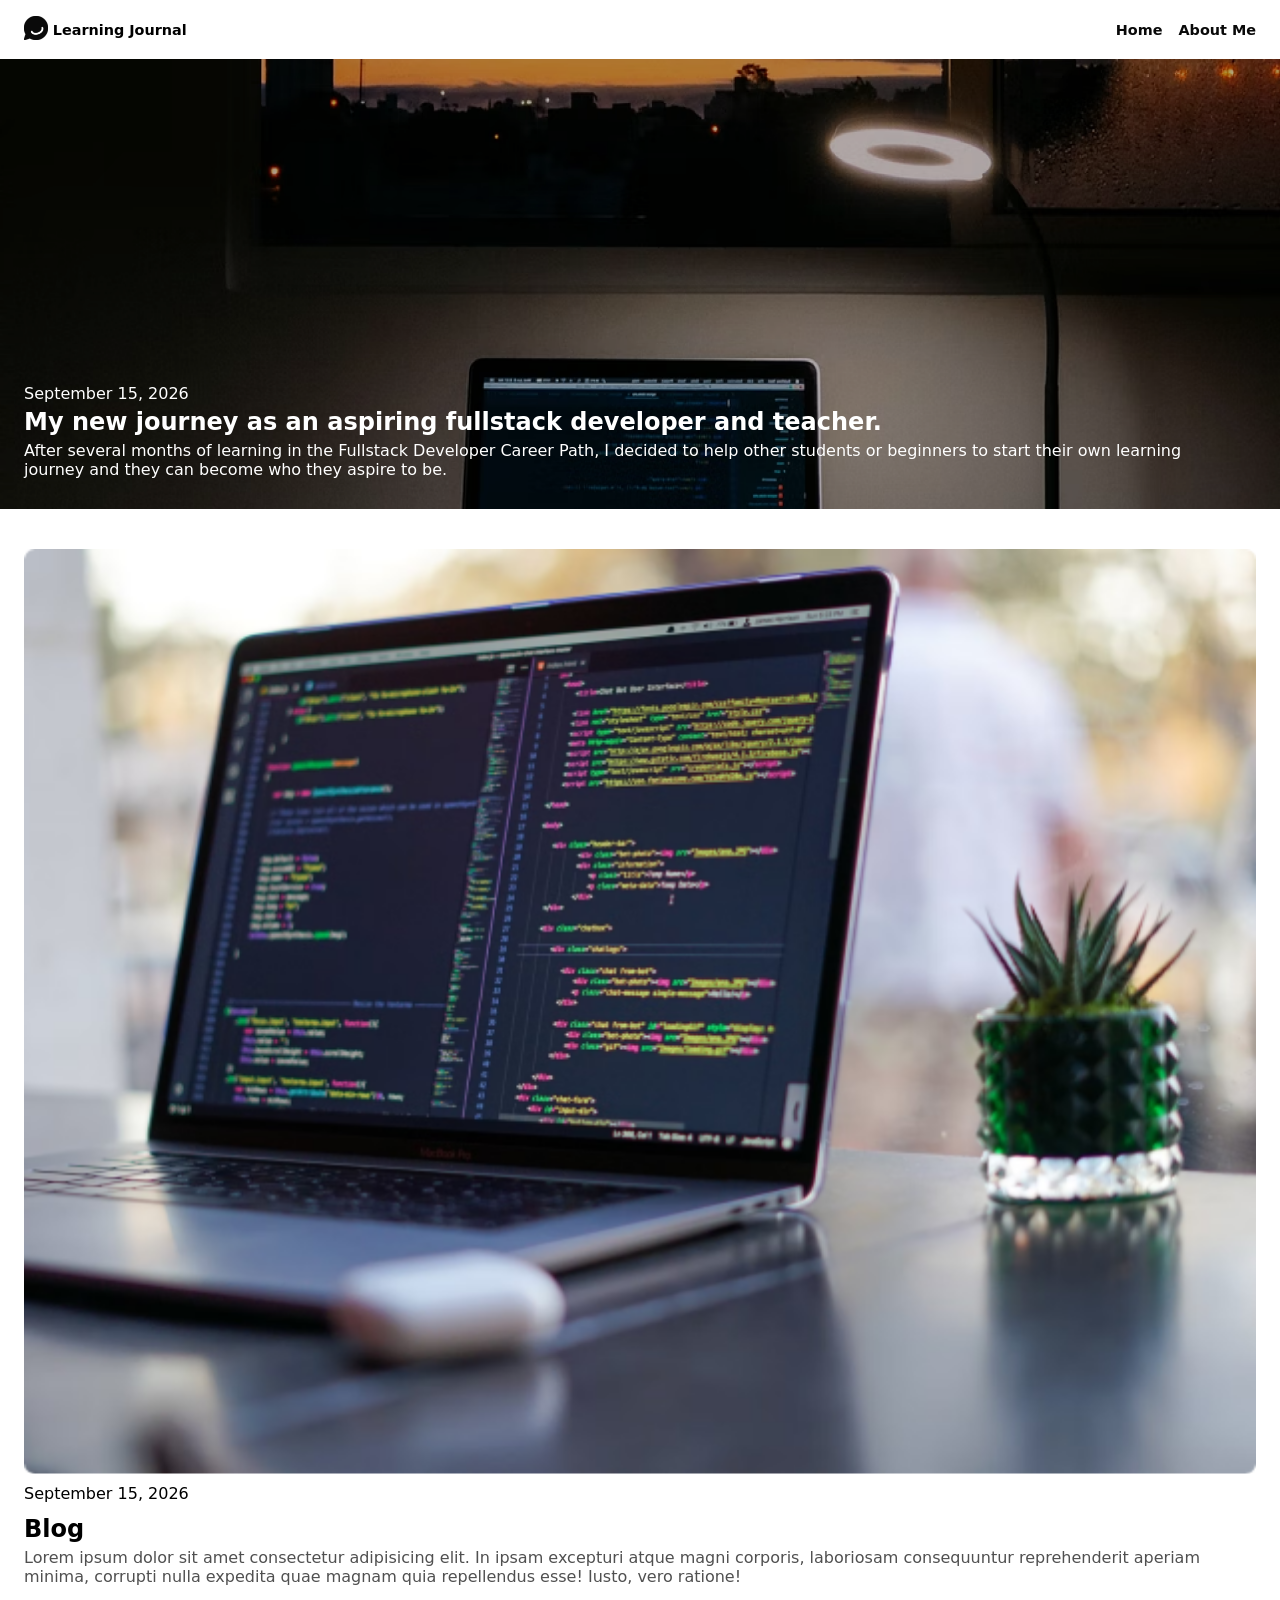
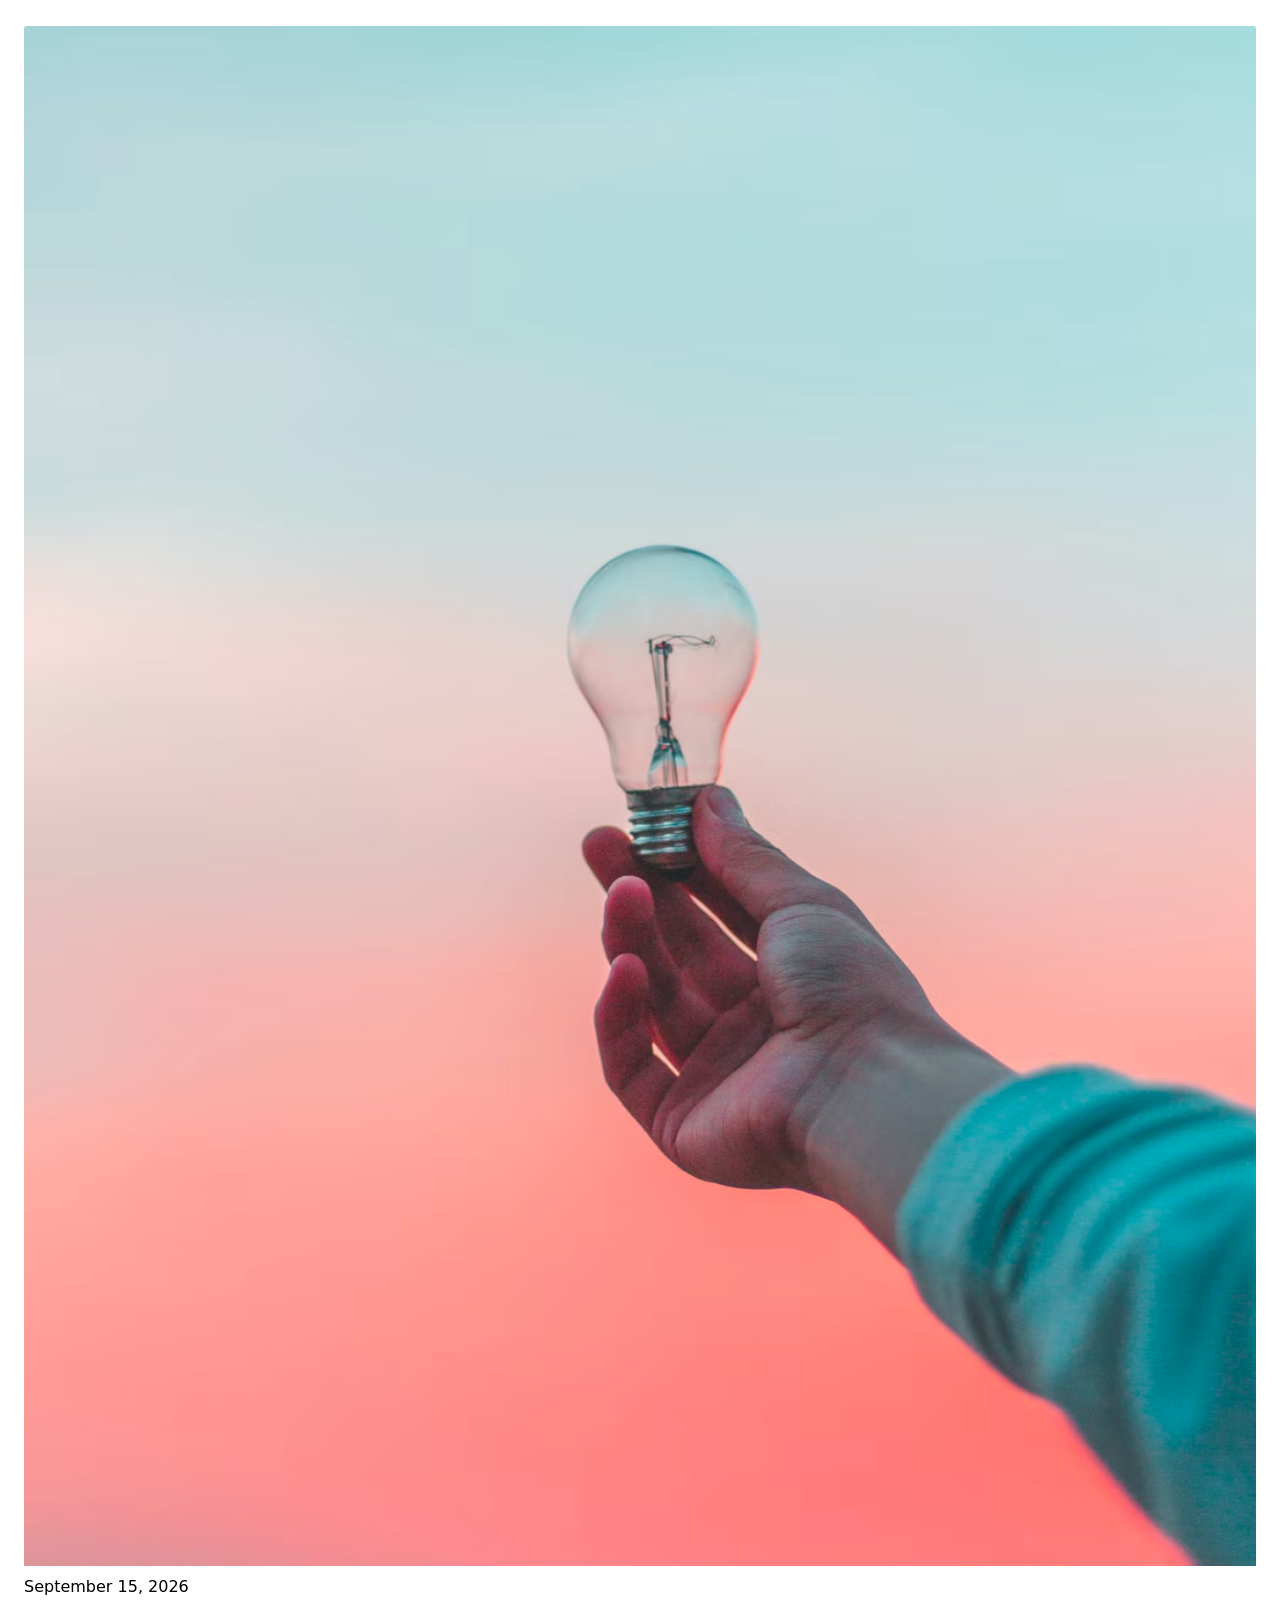
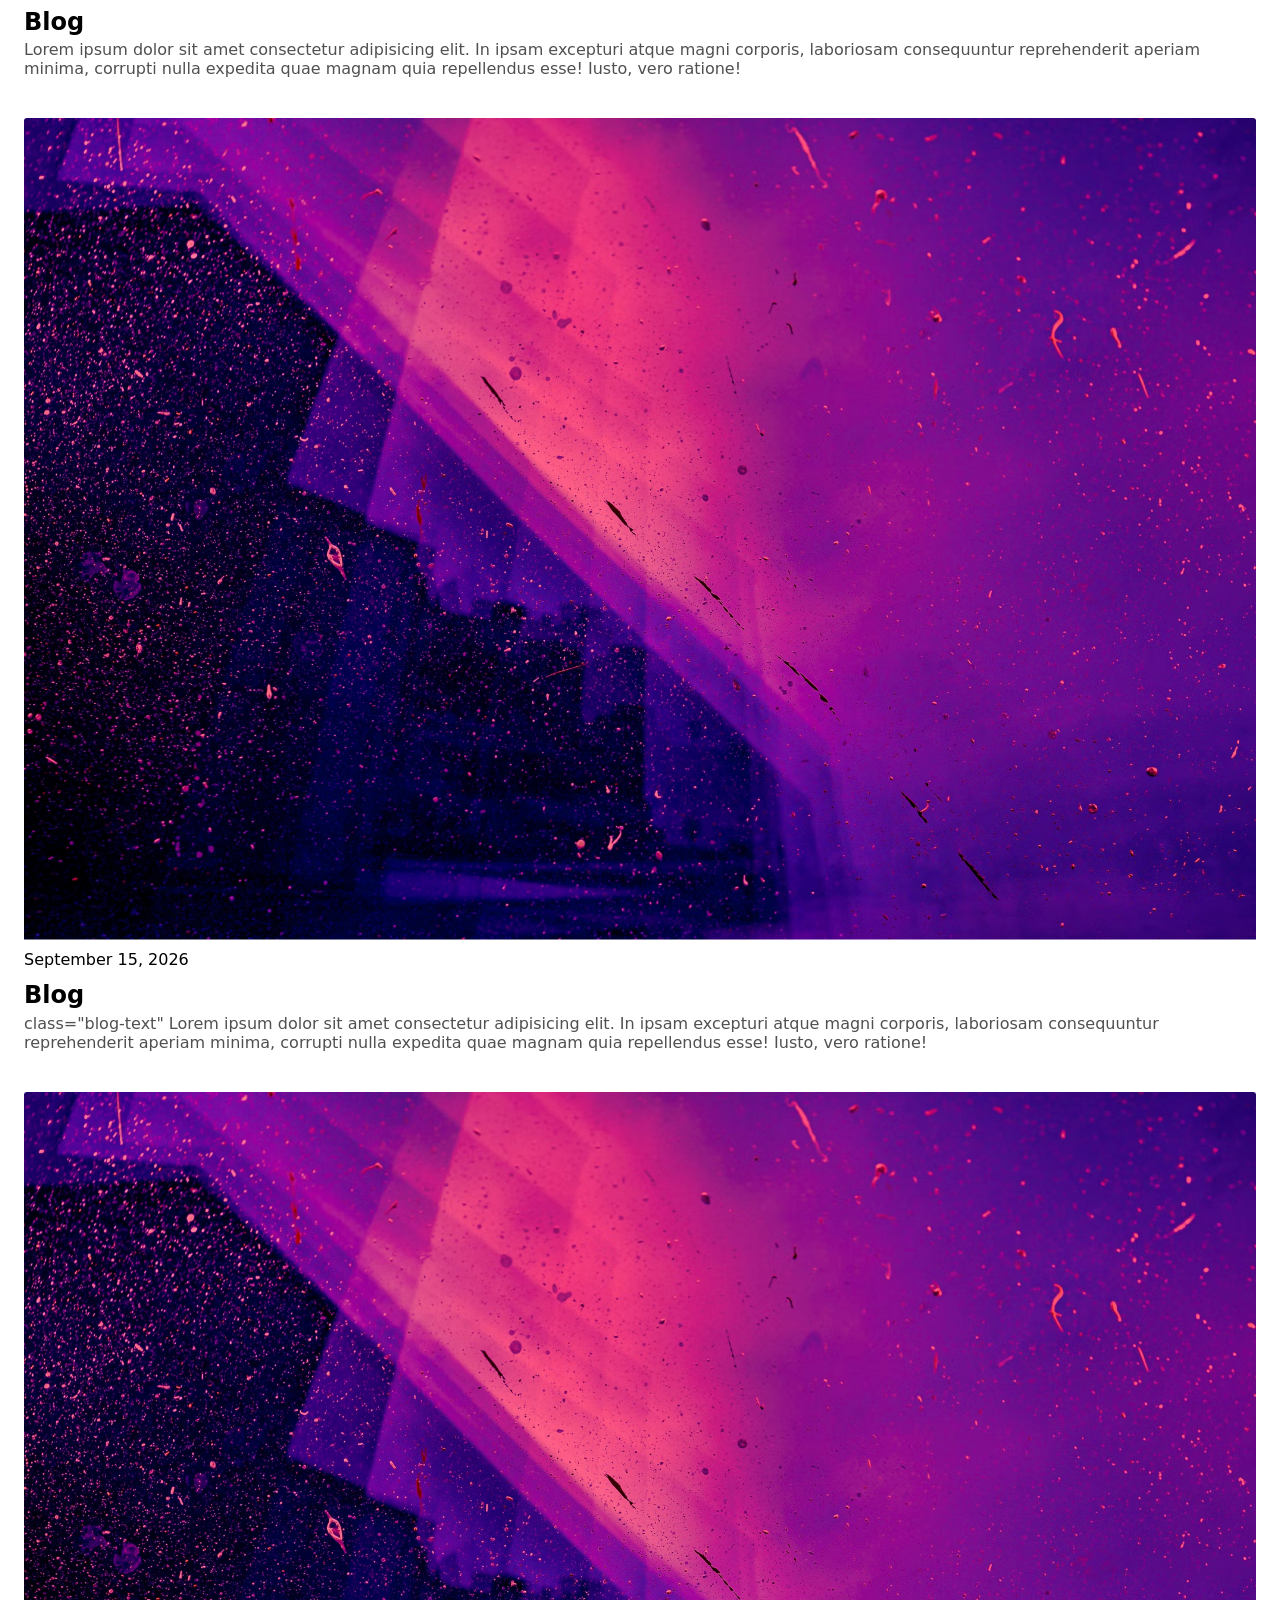
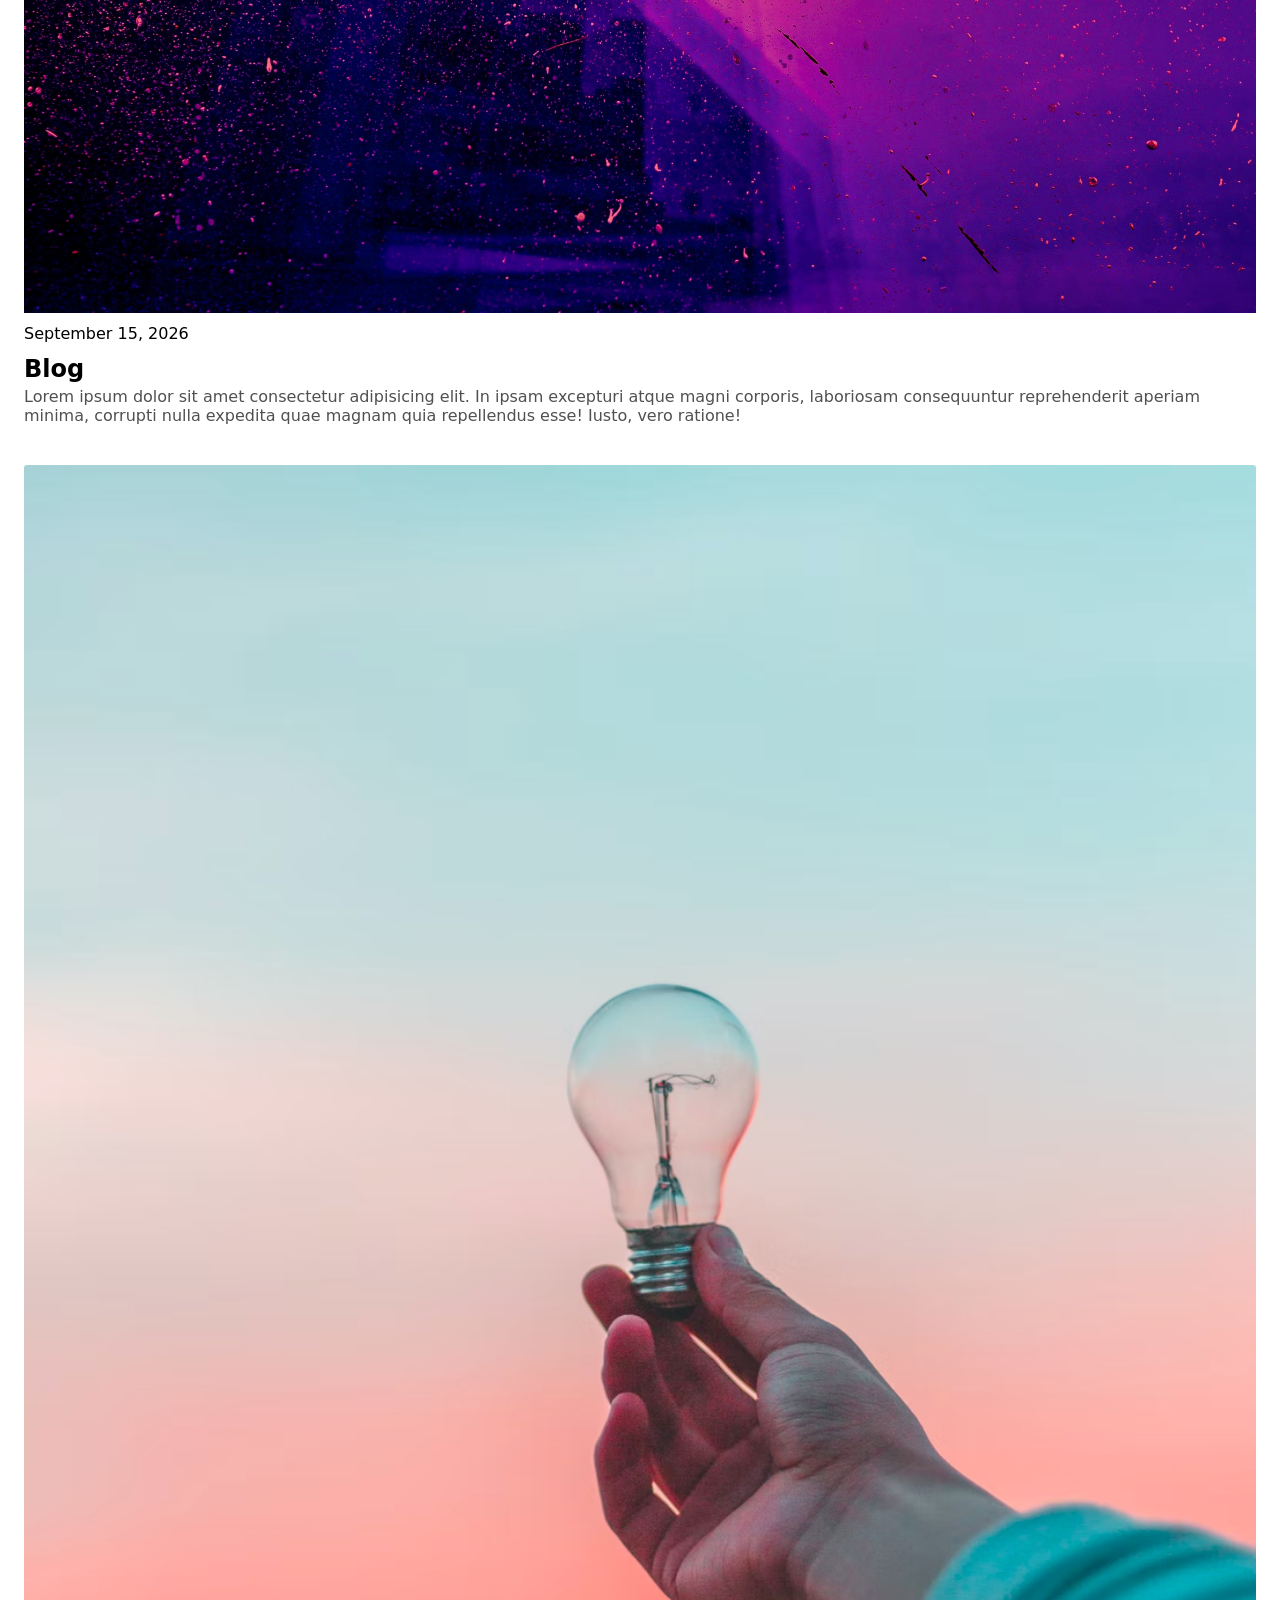
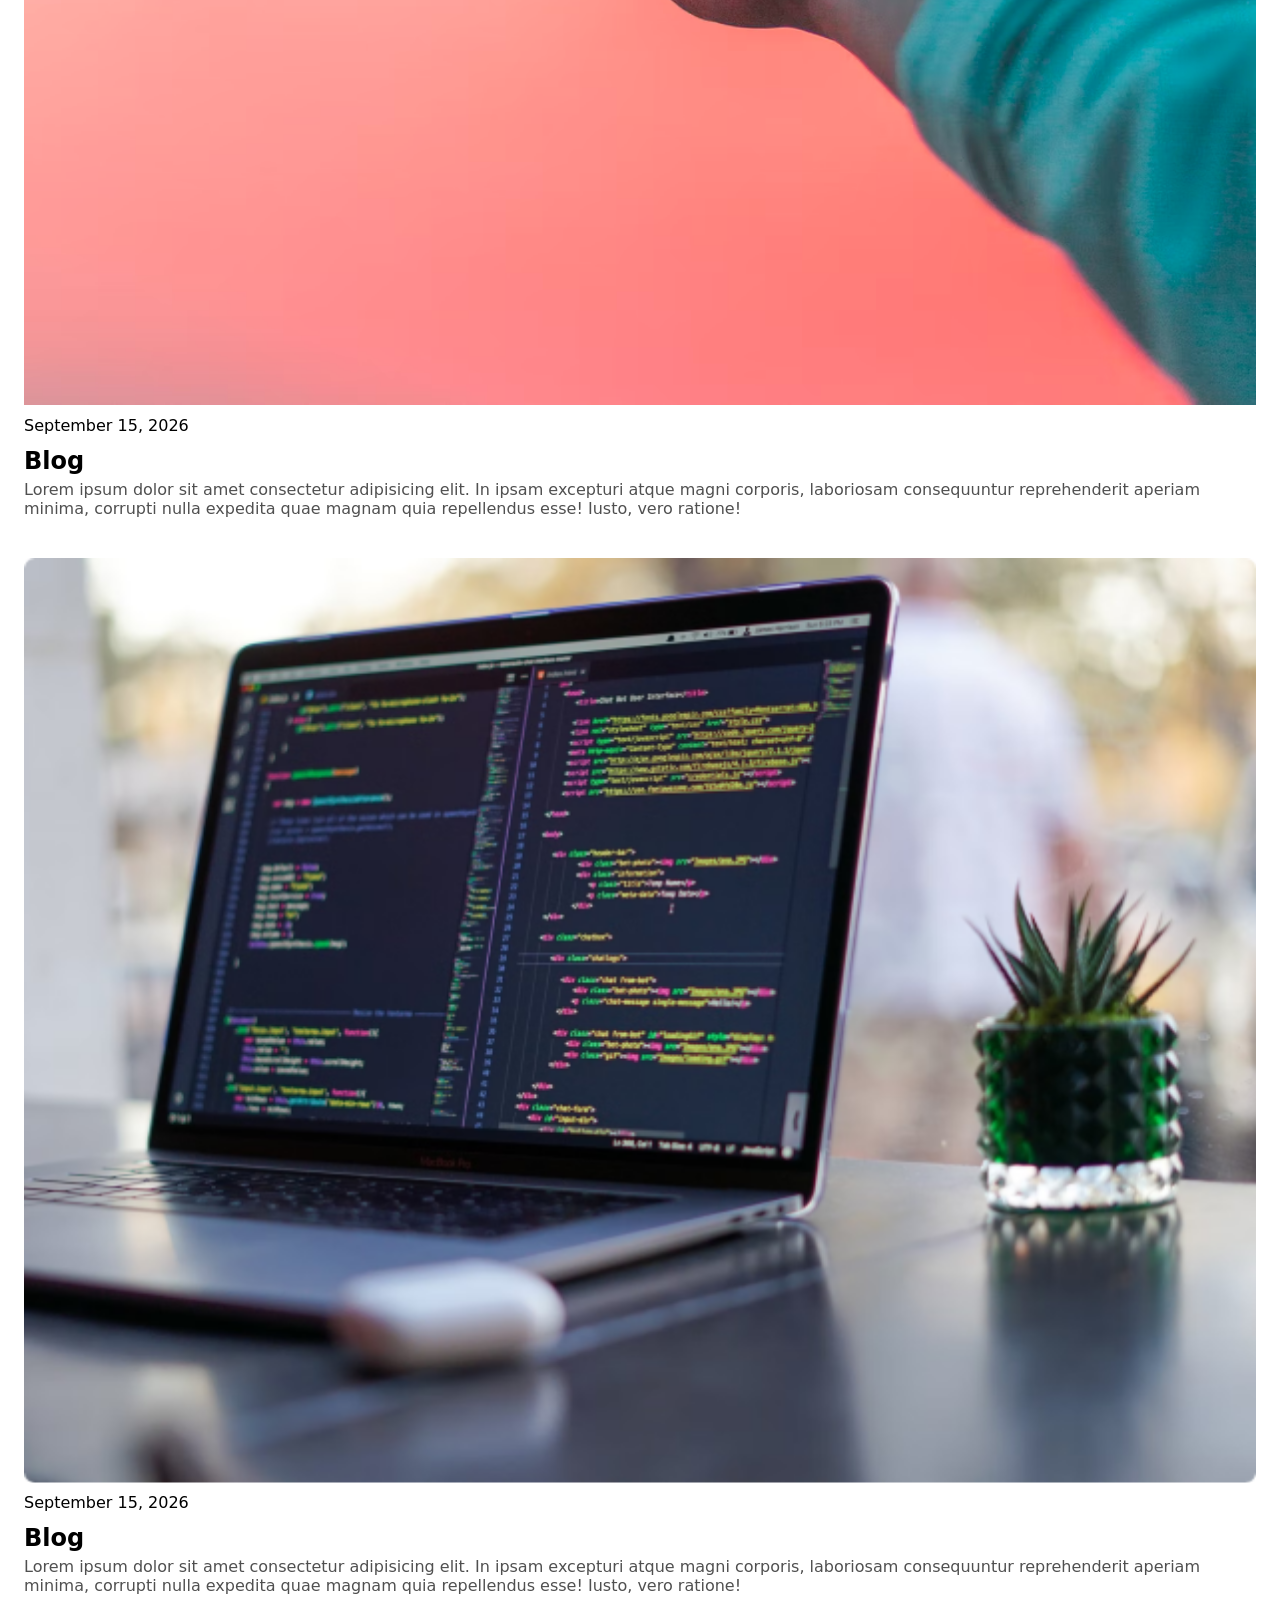
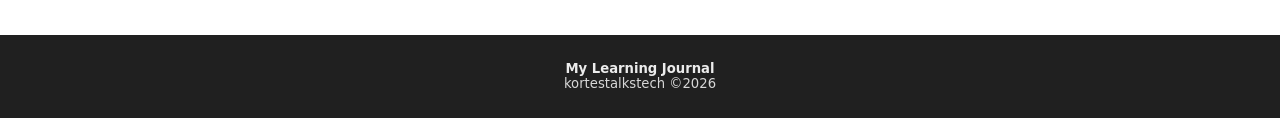
==== commit 32a32c78: "Refactor footer structure to include class names for better styling" ====
--- a/index.html
+++ b/index.html
@@ -103,8 +103,8 @@
       </section>
     </main>
     <footer>
-      <p>My Learning Journal</p>
-      <p>kortestalkstech ©2026</p>
+      <p class="footer-title">My Learning Journal</p>
+      <p class="copyright">kortestalkstech ©2026</p>
     </footer>
   </body>
 </html>
--- a/css/style.css
+++ b/css/style.css
@@ -26,6 +26,9 @@
   --default-white: #ffffff;
   --heading_nav-color: #090909;
   --blog-text: #505050;
+  --footer_bg-color: #202020;
+  --footer-color: #ececec;
+  --copyright-color: #d7d7d7;
 }
 /* Utility Class */
 .left_right-padding {
@@ -120,3 +123,20 @@
 }
 
 /** Footer **/
+footer {
+  background-color: var(--footer_bg-color);
+  text-align: center;
+  padding-top: 2em;
+  padding-bottom: 2em;
+  color: var(--footer-color);
+  font-size: 0.825rem;
+}
+
+.footer-title {
+  font-weight: 700;
+  letter-spacing: -3%;
+}
+
+.copyright {
+  color: var(--copyright-color);
+}
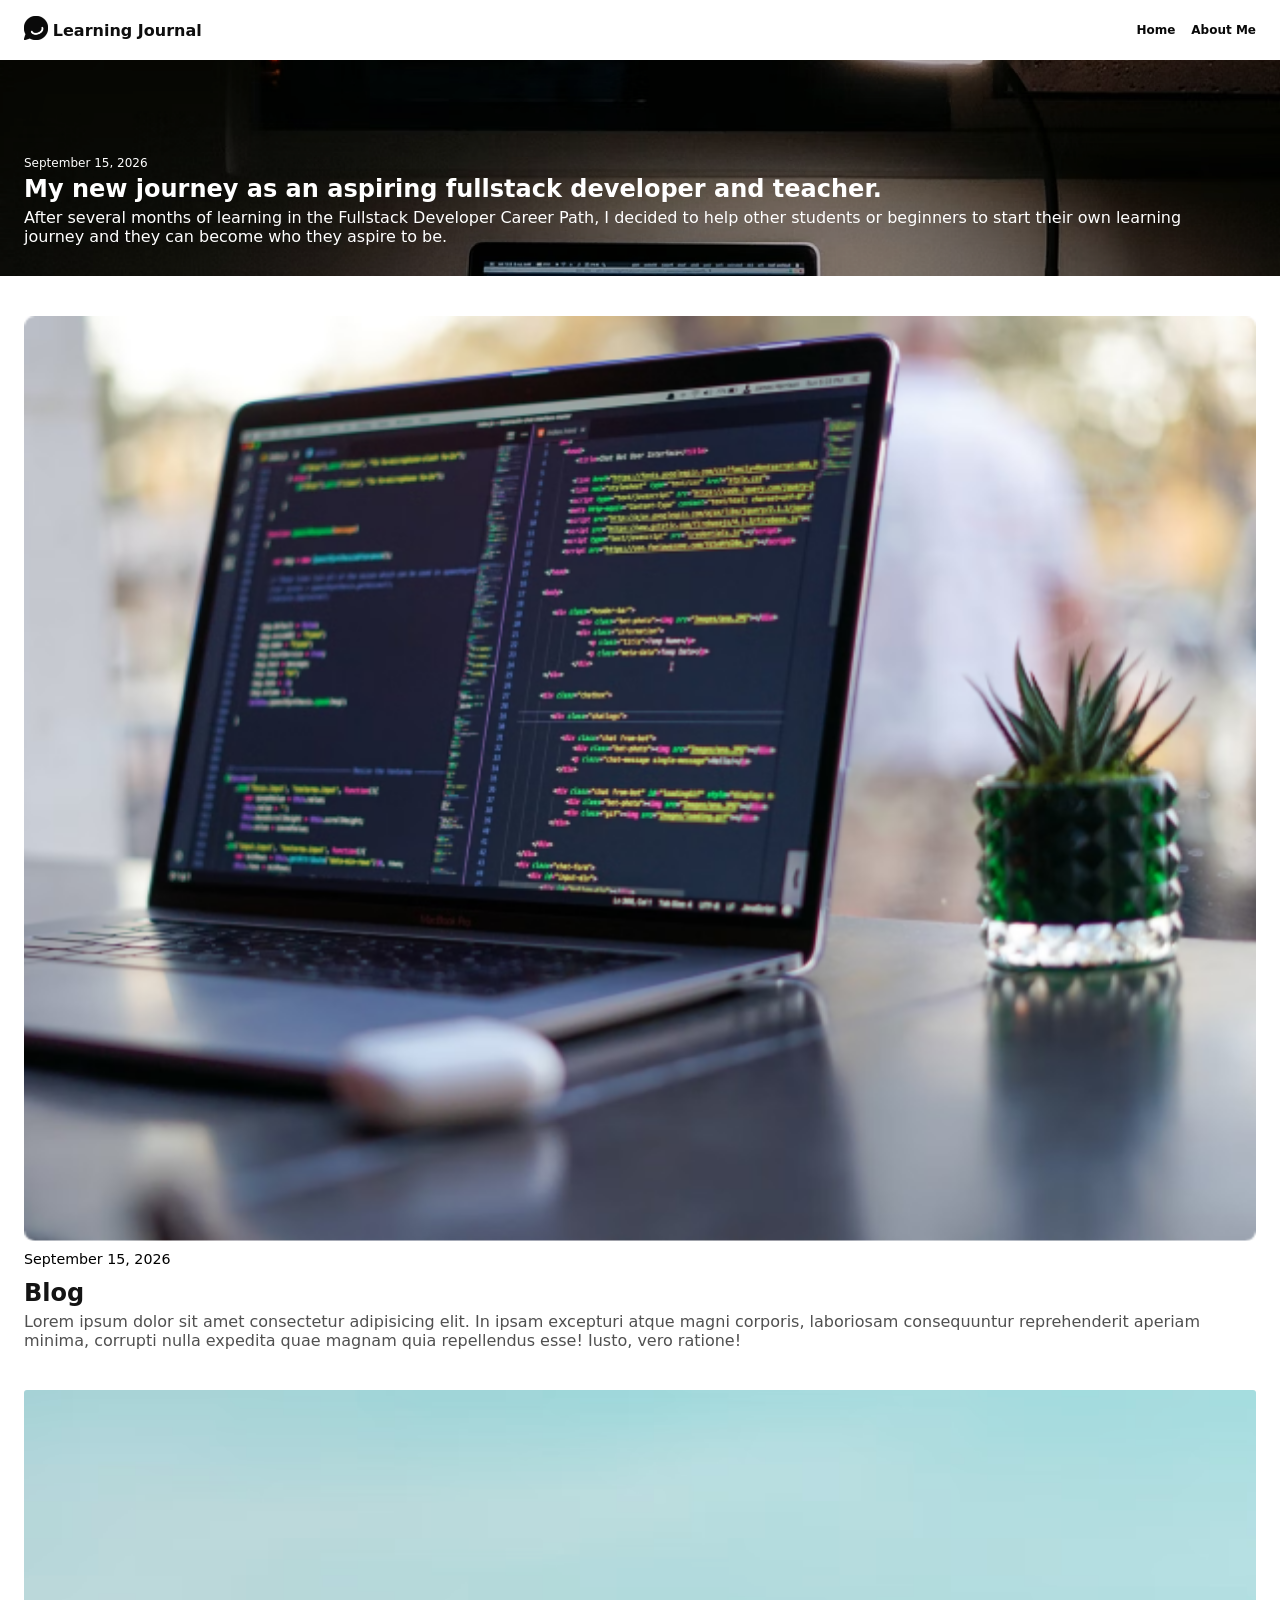
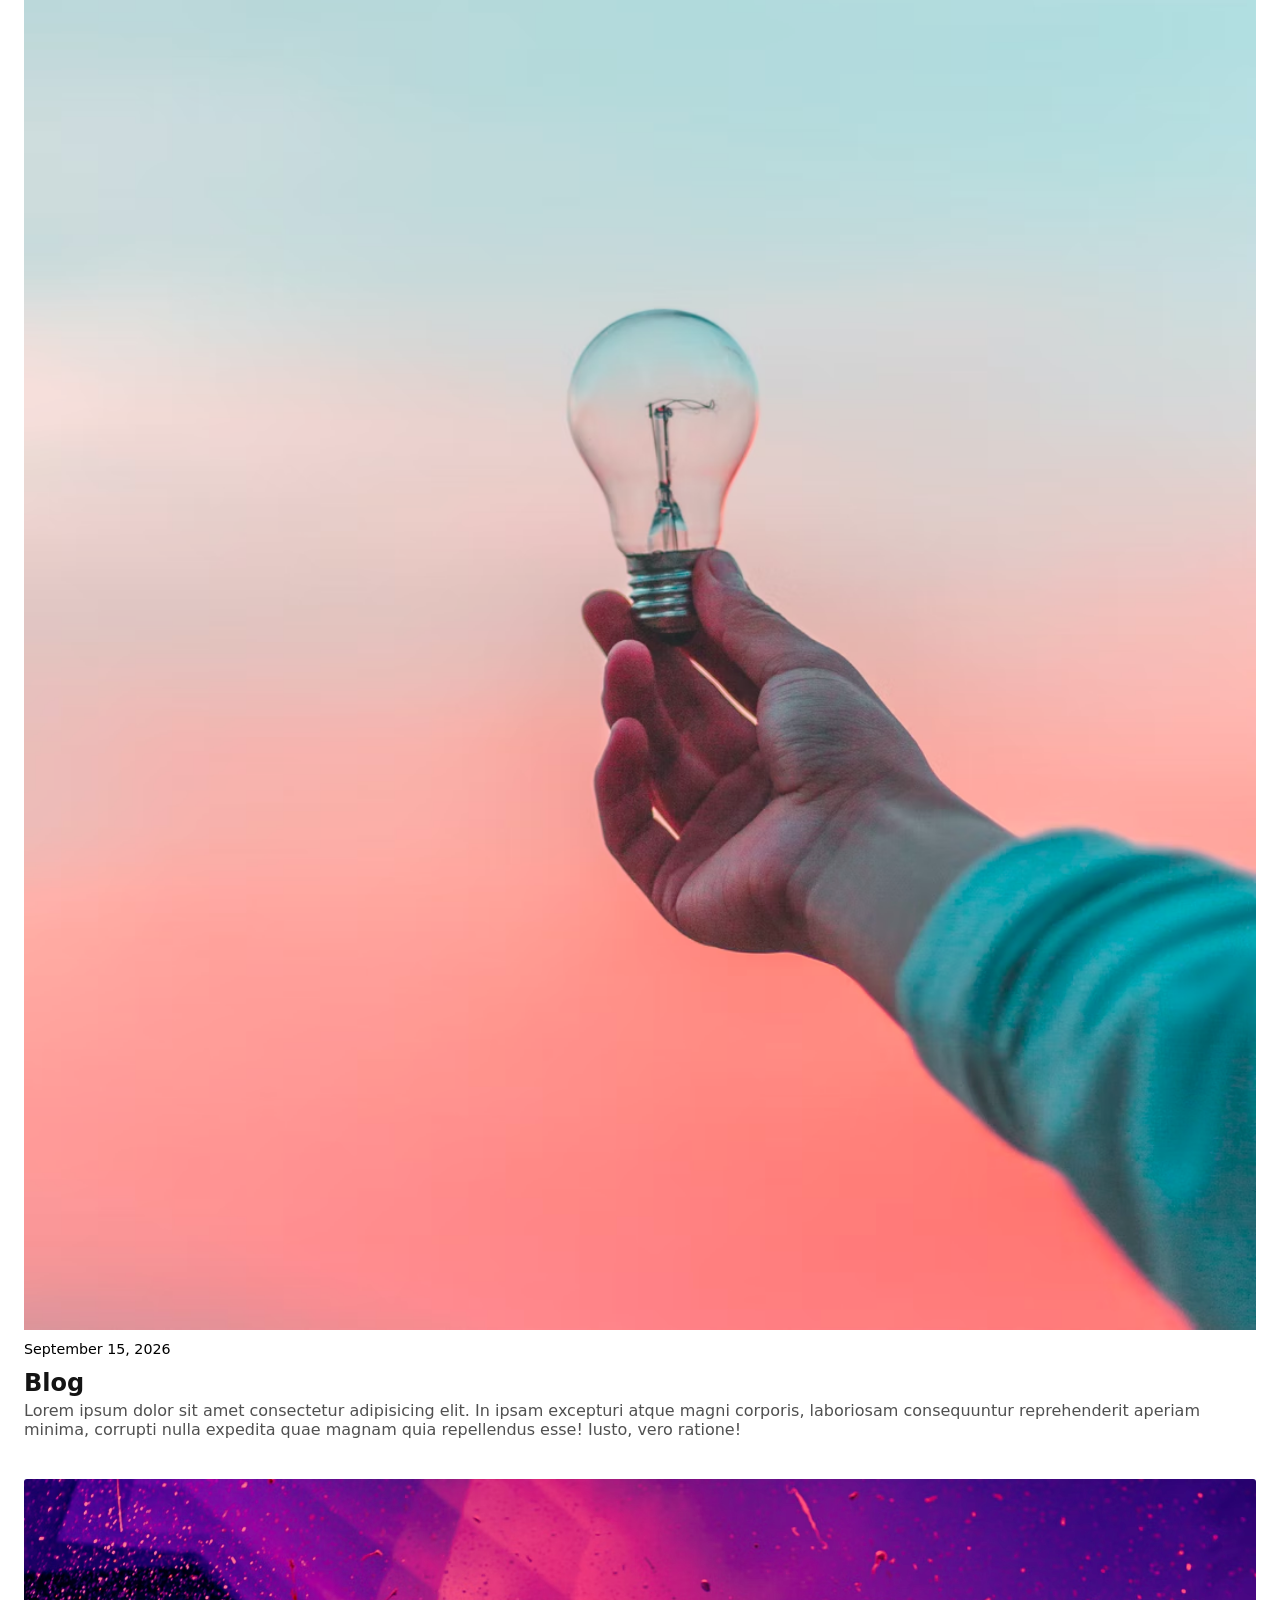
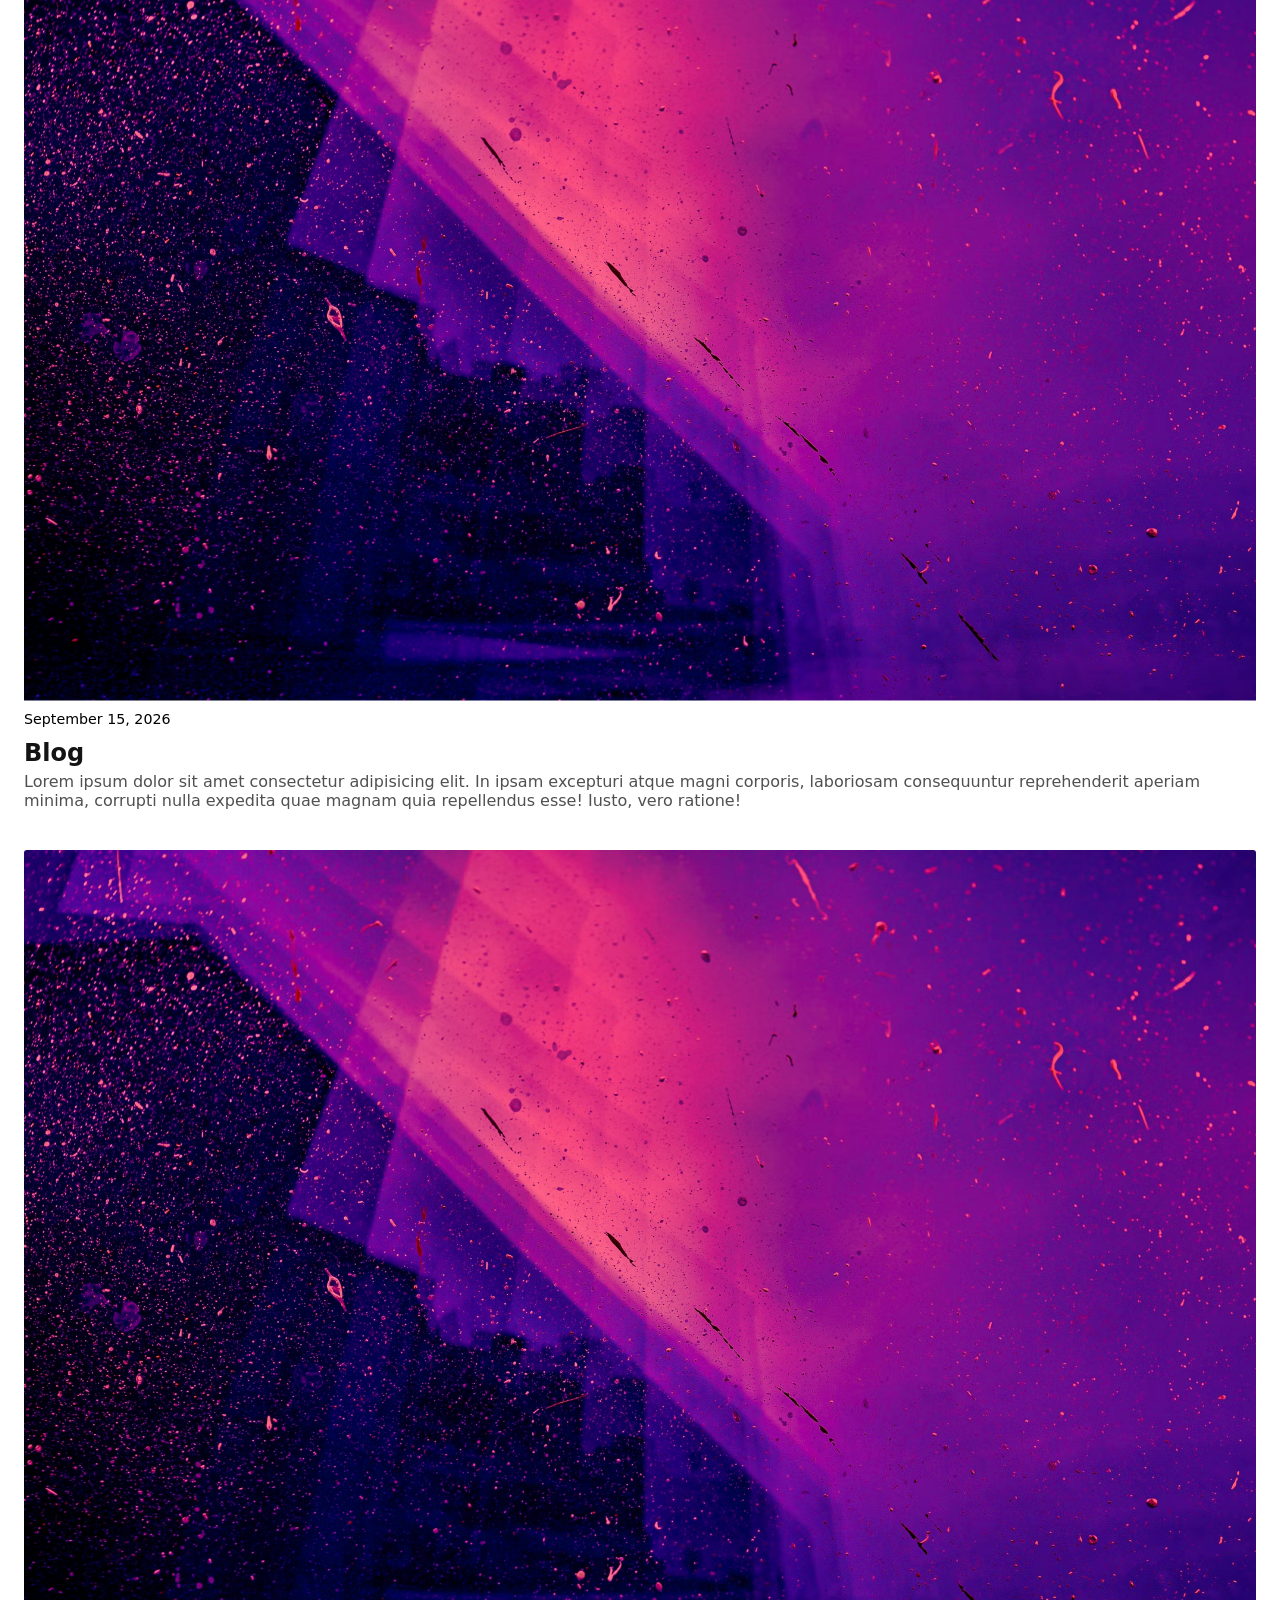
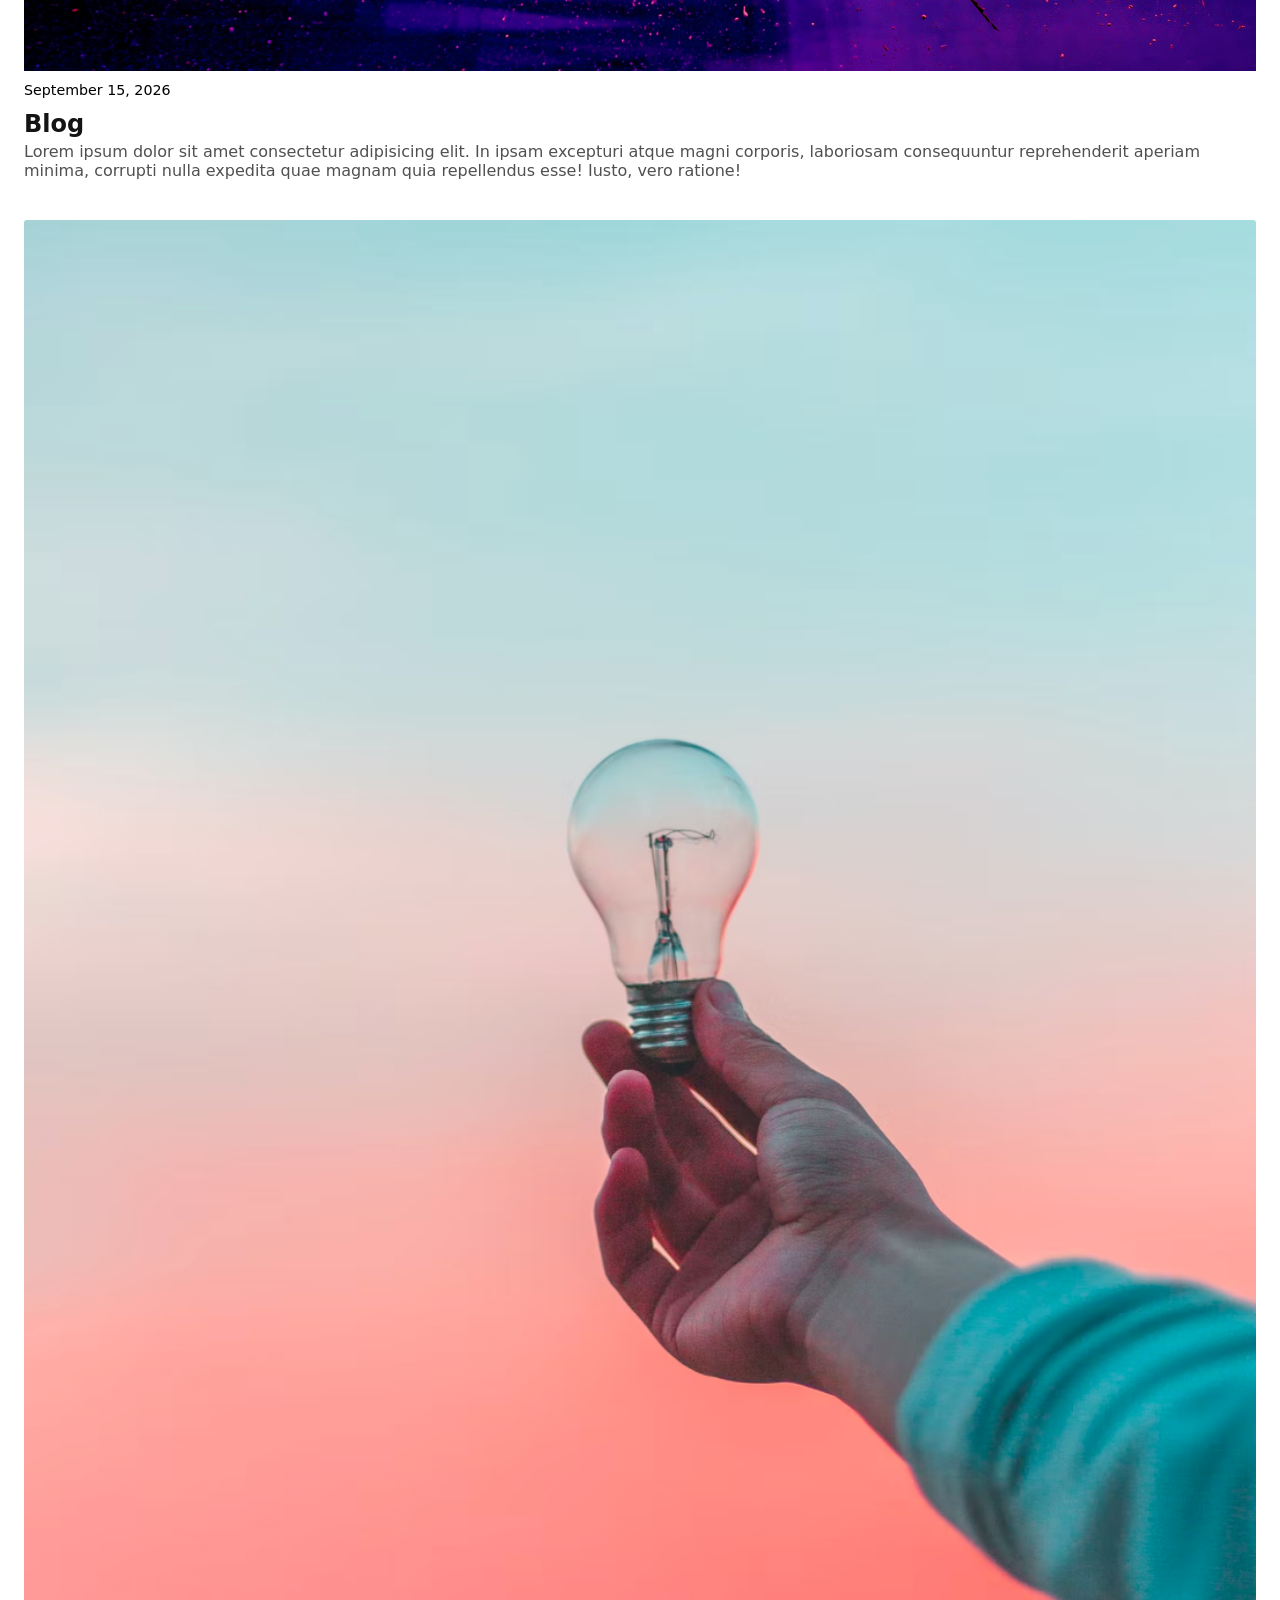
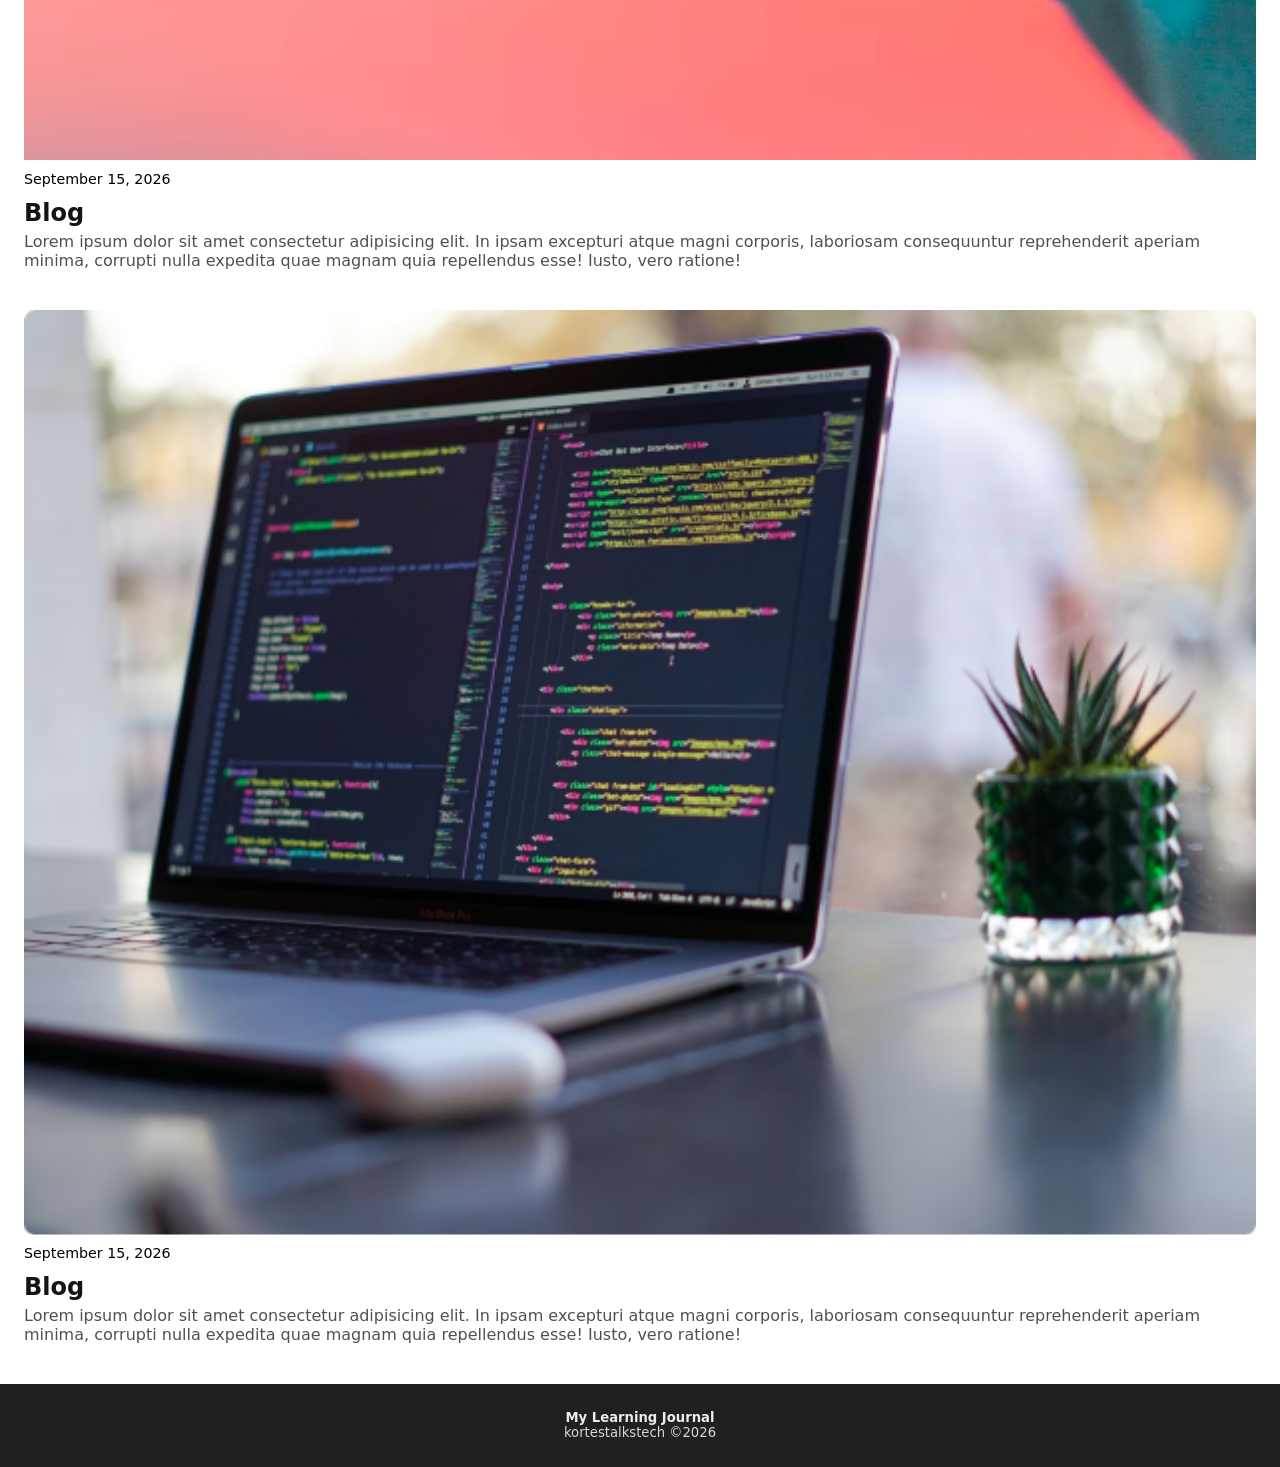
==== commit c8169781: "Refactor HTML structure for consistent font sizing across navigation and blog sections" ====
--- a/index.html
+++ b/index.html
@@ -12,14 +12,14 @@
         <span><img src="/images/logo.png" alt="" /></span>Learning Journal
       </p>
       <nav>
-        <a class="heading" href="#home">Home</a>
-        <a class="heading" href="/about_me.html#about">About Me</a>
+        <a class="twelve_px_font-size" href="#home">Home</a>
+        <a class="twelve_px_font-size" href="/about_me.html#about">About Me</a>
       </nav>
     </header>
     <main>
       <a href="/new_journey.html">
         <section class="intro left_right-padding" id="home">
-          <p>September 15, 2026</p>
+          <p class="twelve_px_font-size">September 15, 2026</p>
           <h1>
             My new journey as an aspiring fullstack developer and teacher.
           </h1>
@@ -33,7 +33,7 @@
       <section class="posts left_right-padding">
         <article>
           <img src="/images/Laptop with code.png" alt="" />
-          <p>September 15, 2026</p>
+          <p class="fourteen_px_font-size">September 15, 2026</p>
           <h2>Blog</h2>
           <p class="blog-text">
             Lorem ipsum dolor sit amet consectetur adipisicing elit. In ipsam
@@ -44,7 +44,7 @@
         </article>
         <article>
           <img src="/images/Lightbulb.png" alt="" />
-          <p>September 15, 2026</p>
+          <p class="fourteen_px_font-size">September 15, 2026</p>
           <h2>Blog</h2>
           <p class="blog-text">
             Lorem ipsum dolor sit amet consectetur adipisicing elit. In ipsam
@@ -55,19 +55,19 @@
         </article>
         <article>
           <img src="/images/Paint slashed.png" alt="" />
-          <p>September 15, 2026</p>
+          <p class="fourteen_px_font-size">September 15, 2026</p>
           <h2>Blog</h2>
           <p class="blog-text">
-            class="blog-text" Lorem ipsum dolor sit amet consectetur adipisicing
-            elit. In ipsam excepturi atque magni corporis, laboriosam
-            consequuntur reprehenderit aperiam minima, corrupti nulla expedita
-            quae magnam quia repellendus esse! Iusto, vero ratione!
+            Lorem ipsum dolor sit amet consectetur adipisicing elit. In ipsam
+            excepturi atque magni corporis, laboriosam consequuntur
+            reprehenderit aperiam minima, corrupti nulla expedita quae magnam
+            quia repellendus esse! Iusto, vero ratione!
           </p>
         </article>
         <article>
           <img src="/images/Paint slashed.png" alt="" />
 
-          <p>September 15, 2026</p>
+          <p class="fourteen_px_font-size">September 15, 2026</p>
           <h2>Blog</h2>
           <p class="blog-text">
             Lorem ipsum dolor sit amet consectetur adipisicing elit. In ipsam
@@ -79,7 +79,7 @@
         <article>
           <img src="/images/Lightbulb.png" alt="" />
 
-          <p>September 15, 2026</p>
+          <p class="fourteen_px_font-size">September 15, 2026</p>
           <h2>Blog</h2>
           <p class="blog-text">
             Lorem ipsum dolor sit amet consectetur adipisicing elit. In ipsam
@@ -91,7 +91,7 @@
         <article>
           <img src="/images/Laptop with code.png" alt="" />
 
-          <p>September 15, 2026</p>
+          <p class="fourteen_px_font-size">September 15, 2026</p>
           <h2>Blog</h2>
           <p class="blog-text">
             Lorem ipsum dolor sit amet consectetur adipisicing elit. In ipsam
--- a/css/style.css
+++ b/css/style.css
@@ -25,18 +25,44 @@
   --heading-color: #0e0e0e;
   --default-white: #ffffff;
   --heading_nav-color: #090909;
-  --blog-text: #505050;
+  --blog_text-color: #505050;
   --footer_bg-color: #202020;
   --footer-color: #ececec;
   --copyright-color: #d7d7d7;
+  --date-color: #151515;
+  --blog_title-color: #141414;
+  --12px_font-size: 0.75em;
+  --14px_font-size: 0.89rem;
+  --letter-space-3: -3%;
 }
+
+img {
+  width: 100%;
+}
+
 /* Utility Class */
 .left_right-padding {
   padding: 0 1.5em 0 1.5em;
 }
 
+.twelve_px_font-size {
+  font-size: var(--12px_font-size);
+}
+
+.fourteen_px_font-size {
+  font-size: var(--14px_font-size);
+}
+
+.up_down-padding {
+  padding: 0.9em 0 0.9em 0;
+}
+
 .blog-text {
-  color: var(--blog-text);
+  color: var(--blog_text-color);
+}
+
+.bold {
+  font-weight: 700;
 }
 
 /*** Mobile ***/
@@ -49,7 +75,7 @@
   padding: 1em 1.5em;
 }
 
-header nav {
+header > nav {
   display: flex;
   align-items: center;
   justify-content: space-between;
@@ -61,20 +87,20 @@
   align-items: center;
   font-weight: 700;
   gap: 0.3rem;
-  font-size: 0.9rem;
+  color: var(--heading-color);
 }
 
 .heading img {
   width: 1.5rem;
 }
 
-nav a {
+nav > a {
   font-weight: 600 !important;
   text-decoration: none;
   color: var(--heading_nav-color);
 }
 
-nav a:hover {
+nav > a:hover {
   text-decoration: underline;
 }
 
@@ -88,16 +114,14 @@
   background-image: url("/images/Laptop\ Sunset.png");
   background-size: cover;
   background-position: center;
-  height: 50vh;
-  display: flex;
-  flex-direction: column;
-  justify-content: flex-end;
+  padding-top: 6em;
   padding-bottom: 1.9em;
   padding-right: 2.8em;
 }
 
 .intro > h1 {
   padding: 0.2em 0 0.2em 0;
+  letter-spacing: var(--letter-space-3);
 }
 
 main > a:hover {
@@ -113,13 +137,13 @@
 }
 
 article > img {
-  width: 100%;
   border-radius: 3px;
   padding-bottom: 0.4em;
 }
 article > h2 {
   padding-top: 0.5em;
   padding-bottom: 0.2em;
+  color: var(--blog_title-color);
 }
 
 /** Footer **/
@@ -140,3 +164,26 @@
 .copyright {
   color: var(--copyright-color);
 }
+
+/** new_journey.html **/
+.new-journey {
+  color: var(--date-color);
+}
+.new_journey-main {
+  padding-top: 2em;
+}
+
+.new_journey-date {
+  font-size: var(--12px_font-size);
+}
+
+.new-journey > h1 {
+  padding-top: 0.5em;
+  padding-bottom: 0.5em;
+  letter-spacing: var(--letter-space-3);
+}
+
+.new-journey > img {
+  padding-top: 2em;
+  padding-bottom: 2em;
+}
